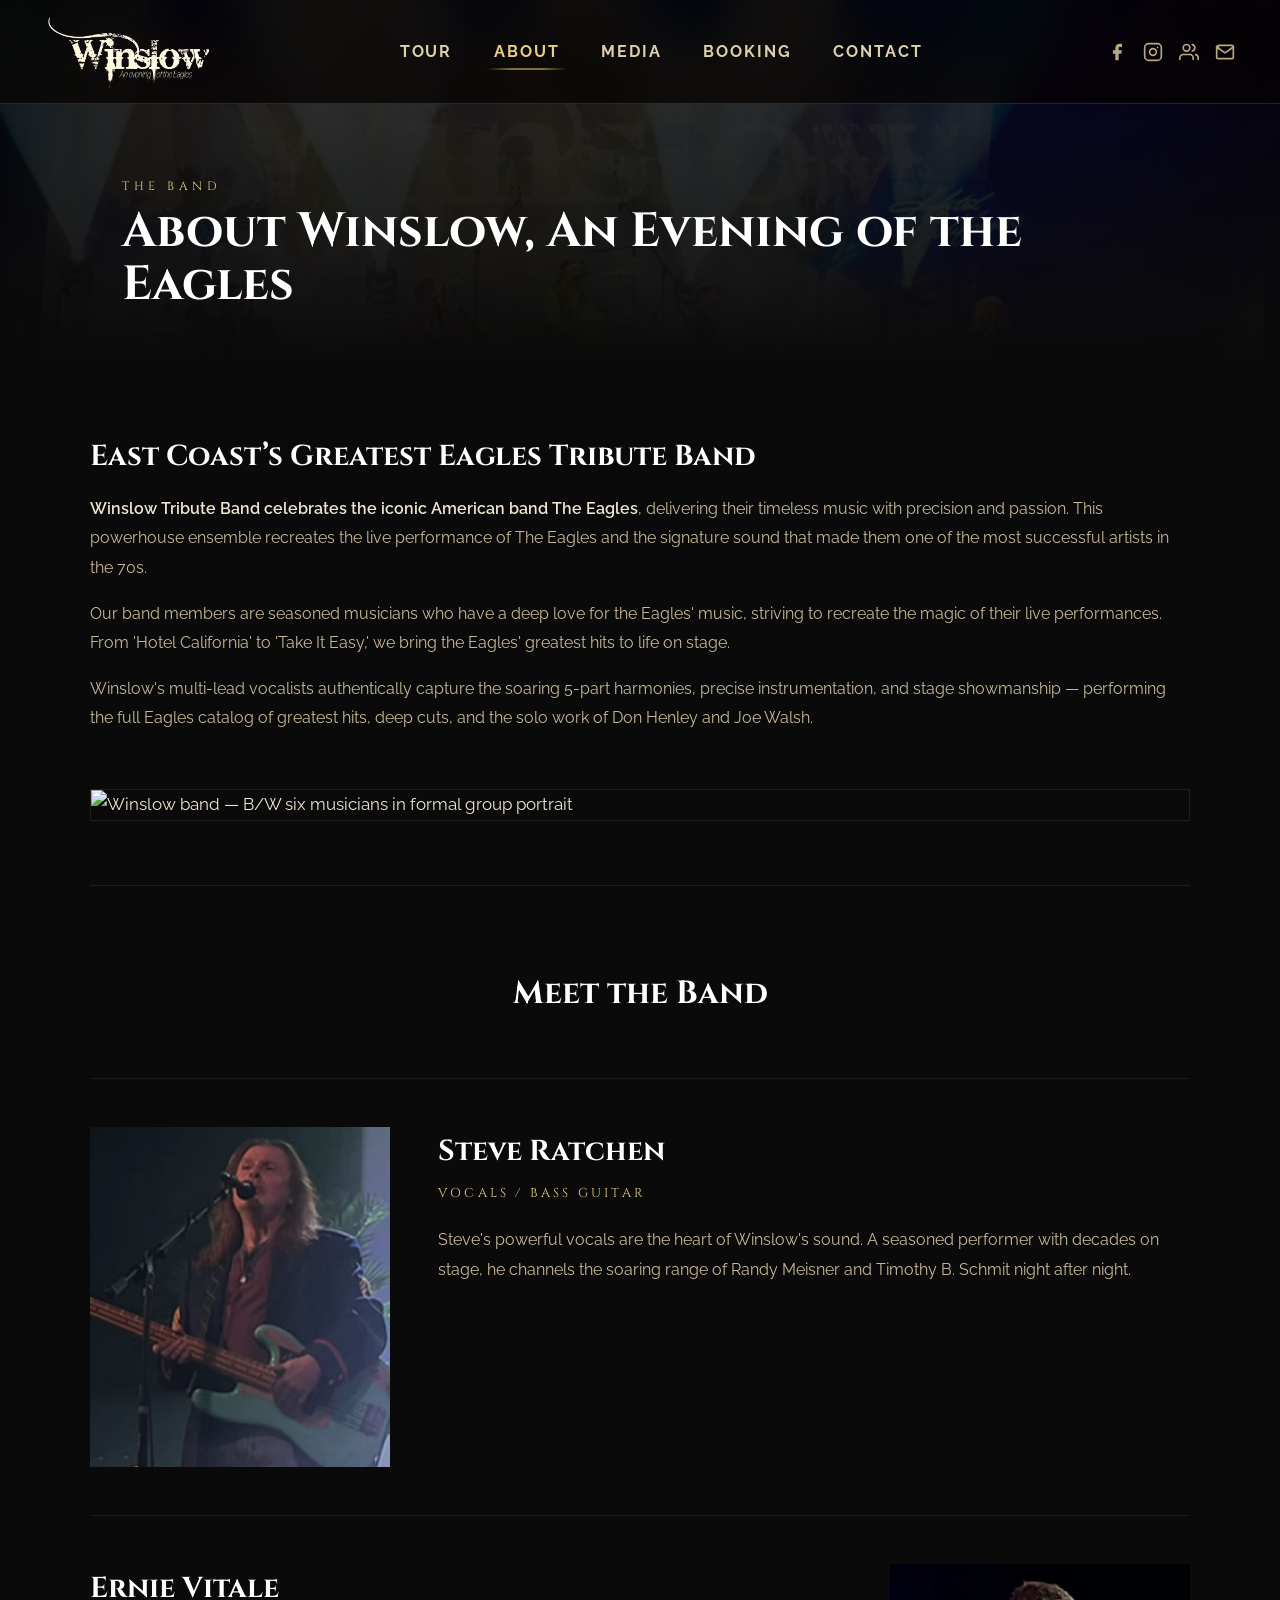
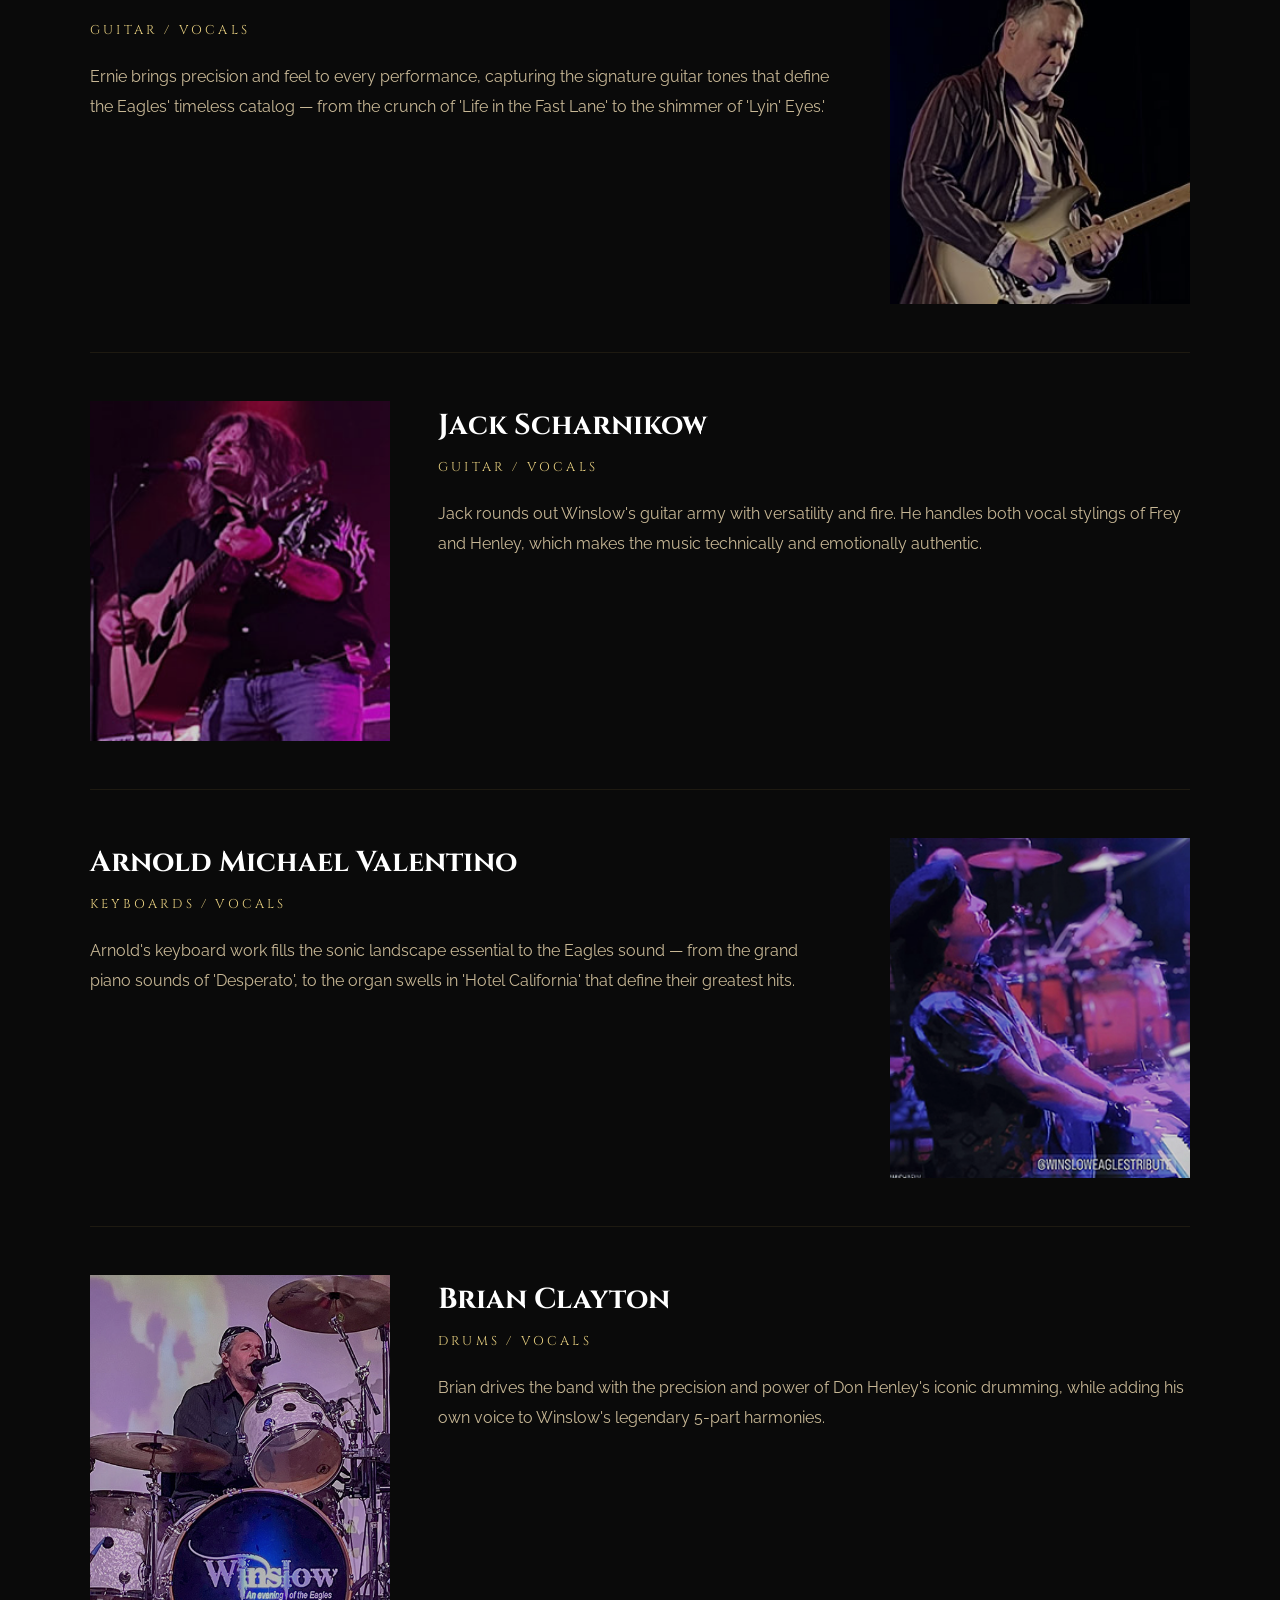
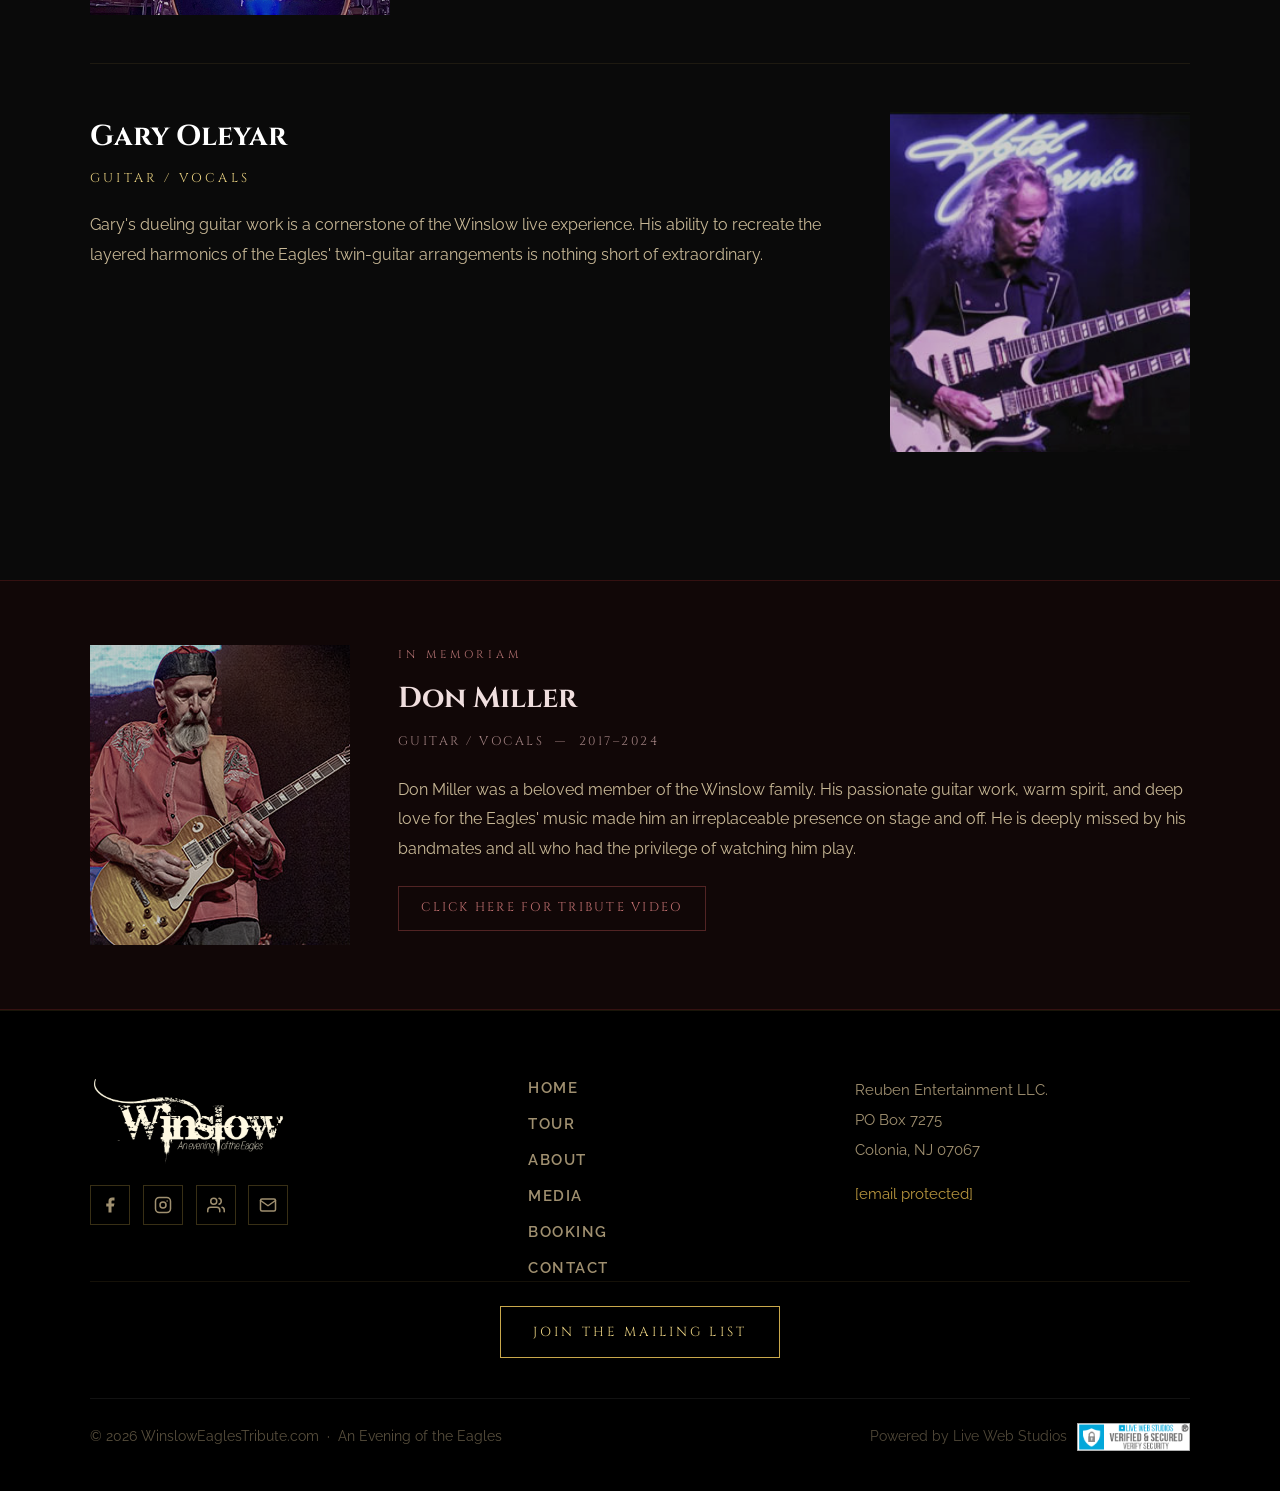
==== about.html @ 36398a08 "Update about.html" ====
<!DOCTYPE html>
<html lang="en">
<head>
<meta charset="UTF-8">
<link rel="icon" href="images/favicon.jpg" type="image/jpeg"><meta name="viewport" content="width=device-width,initial-scale=1.0">

<!-- Google Analytics GA4 -->
<script async src="https://www.googletagmanager.com/gtag/js?id=G-CM5VY9Q4PZ"></script>
<script>
  window.dataLayer = window.dataLayer || [];
  function gtag(){dataLayer.push(arguments);}
  gtag('js', new Date());
  gtag('config', 'G-CM5VY9Q4PZ');
</script>
<title>About | Winslow – An Evening of the Eagles</title>
<meta name="description" content="Meet the musicians of Winslow – An Evening of the Eagles, the East Coast's greatest Eagles tribute band.">
<meta property="og:title" content="About | Winslow – An Evening of the Eagles">
<meta property="og:description" content="Meet the musicians of Winslow – An Evening of the Eagles, the East Coast's greatest Eagles tribute band.">
<meta property="og:type" content="website">
<meta property="og:url" content="https://winsloweaglestribute.com/about.html">
<link rel="canonical" href="https://winsloweaglestribute.com/about.html">
<link rel="preconnect" href="https://fonts.googleapis.com">
<link rel="preconnect" href="https://fonts.gstatic.com" crossorigin>
<link href="https://fonts.googleapis.com/css2?family=Cinzel:wght@400;600;700&family=Raleway:wght@300;400;500;600;700&display=swap" rel="stylesheet">
<link rel="stylesheet" href="css/style.css">
</head>
<body>
<nav class="nav" id="mainNav" aria-label="Main navigation">
  <div class="nav-logo"><a href="index.html"><img src="images/logo.png" alt="Winslow – An Evening of the Eagles" width="180" height="76"></a></div>
  <div class="nav-links"><a href="tour.html">Tour</a><a href="about.html" class="active">About</a><a href="media.html">Media</a><a href="booking.html">Booking</a><a href="contact.html">Contact</a></div>
  <div class="nav-social">
    <a href="https://www.facebook.com/WinslowEaglestribute" target="_blank" rel="noopener" aria-label="Facebook"><svg viewBox="0 0 24 24" fill="currentColor"><path d="M18 2h-3a5 5 0 0 0-5 5v3H7v4h3v8h4v-8h3l1-4h-4V7a1 1 0 0 1 1-1h3z"/></svg></a>
    <a href="https://www.instagram.com/winsloweaglestribute/" target="_blank" rel="noopener" aria-label="Instagram"><svg viewBox="0 0 24 24" fill="none" stroke="currentColor" stroke-width="2" stroke-linecap="round" stroke-linejoin="round"><rect x="2" y="2" width="20" height="20" rx="5" ry="5"/><circle cx="12" cy="12" r="4"/><circle cx="17.5" cy="6.5" r="1" fill="currentColor" stroke="none"/></svg></a>
    <a href="https://www.facebook.com/FansofWinslow" target="_blank" rel="noopener" aria-label="Fans of Winslow"><svg viewBox="0 0 24 24" fill="none" stroke="currentColor" stroke-width="2" stroke-linecap="round" stroke-linejoin="round"><path d="M17 21v-2a4 4 0 0 0-4-4H5a4 4 0 0 0-4 4v2"/><circle cx="9" cy="7" r="4"/><path d="M23 21v-2a4 4 0 0 0-3-3.87"/><path d="M16 3.13a4 4 0 0 1 0 7.75"/></svg></a>
    <a href="/contact.html" aria-label="Email"><svg viewBox="0 0 24 24" fill="none" stroke="currentColor" stroke-width="2" stroke-linecap="round" stroke-linejoin="round"><path d="M4 4h16c1.1 0 2 .9 2 2v12c0 1.1-.9 2-2 2H4c-1.1 0-2-.9-2-2V6c0-1.1.9-2 2 2z"/><polyline points="22,6 12,13 2,6"/></svg></a>
  </div>
  <button class="nav-toggle" id="navToggle" aria-label="Toggle menu" aria-expanded="false"><span></span><span></span><span></span></button>
</nav>
<div class="page-hero" role="banner">
  <div class="page-hero-bg" style="background-image:url('images/hero/Winslow Bright with Logos Stage.jpeg');background-position:center 25%" role="img" aria-label="Winslow with crow in Lynchburg, VA"></div>
  <div class="page-hero-overlay"></div>
  <div class="page-hero-content"><span class="page-eyebrow">The Band</span><h1 class="page-title">About Winslow, An Evening of the Eagles   </h1></div>
</div>
<main id="main-content">
  <section class="about-section">
    <div class="about-inner">
      <div class="about-intro-block">
        <div class="about-intro-text">
          <h2>East Coast&rsquo;s Greatest Eagles Tribute Band</h2>
          <p><strong>Winslow Tribute Band celebrates the iconic American band The Eagles</strong>, delivering their timeless music with precision and passion. This powerhouse ensemble recreates the live performance of The Eagles and the signature sound that made them one of the most successful artists in the 70s.</p>
          <p>Our band members are seasoned musicians who have a deep love for the Eagles' music, striving to recreate the magic of their live performances. From 'Hotel California' to 'Take It Easy,' we bring the Eagles' greatest hits to life on stage.</p>
          <p>Winslow's multi-lead vocalists authentically capture the soaring 5-part harmonies, precise instrumentation, and stage showmanship — performing the full Eagles catalog of greatest hits, deep cuts, and the solo work of Don Henley and Joe Walsh.</p>
        </div>
        <div class="about-group-photo">
          <img src="images/hero/Winslow-2540RETbw.jpg" alt="Winslow band — B/W six musicians in formal group portrait" loading="lazy">
        </div>
      </div>
      <h2 class="meet-heading">Meet the Band</h2>
      <div id="band-members-container"></div>

    </div>
  </section>
</main>
<div class="memoriam-section" aria-label="In Memoriam — Don Miller">
  <div class="memoriam-inner">
    <div class="memoriam-photo"><img src="images/band/don-miller.jpg" alt="Don Miller — guitar and vocals, 2017–2024" loading="lazy"></div>
    <div>
      <span class="memoriam-label">In Memoriam</span>
      <h2 class="memoriam-name">Don Miller</h2>
      <p class="memoriam-role">Guitar / Vocals &nbsp;&mdash;&nbsp; 2017&ndash;2024</p>
      <p class="memoriam-text">Don Miller was a beloved member of the Winslow family. His passionate guitar work, warm spirit, and deep love for the Eagles' music made him an irreplaceable presence on stage and off. He is deeply missed by his bandmates and all who had the privilege of watching him play.</p>
      <p style="margin-top:1.4rem"><a href="https://vimeo.com/1135767157" target="_blank" rel="noopener" style="font-family:'Cinzel',serif;font-size:.78rem;letter-spacing:.18em;text-transform:uppercase;color:#c07070;border:1px solid rgba(180,80,80,.4);padding:.65rem 1.4rem;display:inline-block;transition:color .2s,border-color .2s">Click Here For Tribute Video</a></p>
    </div>
  </div>
</div>
<footer>
  <div class="footer-inner">
    <div>
      <div class="footer-logo"><img src="images/logo.png" alt="Winslow – An Evening of the Eagles" width="200" loading="lazy"></div>
      <div class="footer-social">
        <a href="https://www.facebook.com/WinslowEaglestribute" target="_blank" rel="noopener" aria-label="Facebook"><svg viewBox="0 0 24 24" fill="currentColor"><path d="M18 2h-3a5 5 0 0 0-5 5v3H7v4h3v8h4v-8h3l1-4h-4V7a1 1 0 0 1 1-1h3z"/></svg></a>
        <a href="https://www.instagram.com/winsloweaglestribute/" target="_blank" rel="noopener" aria-label="Instagram"><svg viewBox="0 0 24 24" fill="none" stroke="currentColor" stroke-width="2" stroke-linecap="round" stroke-linejoin="round"><rect x="2" y="2" width="20" height="20" rx="5" ry="5"/><circle cx="12" cy="12" r="4"/><circle cx="17.5" cy="6.5" r="1" fill="currentColor" stroke="none"/></svg></a>
        <a href="https://www.facebook.com/FansofWinslow" target="_blank" rel="noopener" aria-label="Fans of Winslow"><svg viewBox="0 0 24 24" fill="none" stroke="currentColor" stroke-width="2" stroke-linecap="round" stroke-linejoin="round"><path d="M17 21v-2a4 4 0 0 0-4-4H5a4 4 0 0 0-4 4v2"/><circle cx="9" cy="7" r="4"/><path d="M23 21v-2a4 4 0 0 0-3-3.87"/><path d="M16 3.13a4 4 0 0 1 0 7.75"/></svg></a>
        <a href="/cdn-cgi/l/email-protection#bddfd2d2d6d4d3dafdcad4d3ced1d2cad8dcdad1d8cec9cfd4dfc8c9d893ded2d0" aria-label="Email"><svg viewBox="0 0 24 24" fill="none" stroke="currentColor" stroke-width="2" stroke-linecap="round" stroke-linejoin="round"><path d="M4 4h16c1.1 0 2 .9 2 2v12c0 1.1-.9 2-2 2H4c-1.1 0-2-.9-2-2V6c0-1.1.9-2 2-2z"/><polyline points="22,6 12,13 2,6"/></svg></a>
      </div>
    </div>
    <nav class="footer-nav" aria-label="Footer navigation">
      <a href="index.html">Home</a><a href="tour.html">Tour</a><a href="about.html">About</a>
      <a href="media.html">Media</a><a href="booking.html">Booking</a><a href="contact.html">Contact</a>
    </nav>
    <div class="footer-contact">
      <p>Reuben Entertainment LLC.<br>PO Box 7275<br>Colonia, NJ 07067</p>
      <p style="margin-top:.8rem"><a href="/cdn-cgi/l/email-protection#593b36363230373e192e30372a35362e3c383e353c2a2d2b303b2c2d3c773a3634"><span class="__cf_email__" data-cfemail="ef8d808084868188af9886819c8380988a8e88838a9c9b9d868d9a9b8ac18c8082">[email&#160;protected]</span></a></p>
    </div>
  </div>
  <div class="footer-mailing">
    <a href="/mailinglist/" class="footer-mailing-link">Join the Mailing List</a>
  </div>
  <div class="footer-bottom">
    <span>&copy; 2026 WinslowEaglesTribute.com &nbsp;&middot;&nbsp; An Evening of the Eagles</span>
    <span class="footer-poweredby"><a href="https://livewebstudios.com" target="_blank" rel="noopener">Powered by Live Web Studios</a><a href="https://livewebstudios.com" target="_blank" rel="noopener" aria-label="Verified Secured"><img src="images/verifiedsecured.png" alt="Verified Secured" loading="lazy"></a></span>
  </div>
</footer>
<script data-cfasync="false" src="/cdn-cgi/scripts/5c5dd728/cloudflare-static/email-decode.min.js"></script><script src="js/shows.js"></script><script src="jsmain/main.js"></script>
<style>
  .about-section{padding:5rem 2rem;background:var(--black)}
  .about-inner{max-width:1100px;margin:0 auto}
  .about-intro-block{display:flex;flex-direction:column;gap:2.5rem;margin-bottom:5rem;padding-bottom:4rem;border-bottom:1px solid rgba(201,168,76,.12)}
  .about-group-photo img{width:100%;height:auto;object-fit:cover;object-position:center;display:block;border:1px solid rgba(201,168,76,.12)}
  .about-intro-text h2{font-family:'Cinzel',serif;font-size:1.8rem;font-weight:700;color:#fff;margin-bottom:1.2rem;line-height:1.2}
  .about-intro-text p{color:var(--text-mid);line-height:1.85;margin-bottom:1rem;font-size:1rem}
  .about-intro-text strong{color:var(--text);font-weight:600}
  
  .meet-heading{font-family:'Cinzel',serif;font-size:2rem;font-weight:700;color:#fff;text-align:center;margin-bottom:3.5rem}
  .member-row{display:grid;grid-template-columns:300px 1fr;gap:3rem;align-items:start;padding:3rem 0;border-top:1px solid rgba(201,168,76,.1)}
  .member-row:nth-child(even){grid-template-columns:1fr 300px}
  .member-photo{position:relative;overflow:hidden}
  .member-photo::before{content:'';position:absolute;top:0;left:0;right:0;height:4px;background:linear-gradient(90deg,transparent 0%,var(--gold-bright) 30%,var(--gold-bright) 70%,transparent 100%);opacity:0;transition:opacity .3s;z-index:2}
  .member-photo::after{content:'';position:absolute;top:0;left:-10%;right:-10%;height:220px;background:radial-gradient(ellipse 80% 100% at 50% 0%,rgba(240,216,96,.22) 0%,rgba(201,168,76,.08) 40%,transparent 100%);opacity:0;transition:opacity .4s;pointer-events:none;z-index:1}
  .member-photo img{width:100%;height:340px;object-fit:cover;object-position:center top;filter:brightness(.82) saturate(.85);transition:filter .4s,transform .4s}
  .member-photo:hover img{filter:brightness(1) saturate(1.05);transform:scale(1.02)}
  .member-photo:hover::before,.member-photo:hover::after{opacity:1}
  .member-bio{display:flex;flex-direction:column;justify-content:center}
  .member-name{font-family:'Cinzel',serif;font-size:1.8rem;font-weight:700;color:#fff;margin-bottom:.4rem}
  .member-role{font-family:'Cinzel',serif;font-size:.8rem;letter-spacing:.25em;color:var(--gold-light);text-transform:uppercase;margin-bottom:1.2rem}
  .member-text{color:var(--text-mid);line-height:1.85;font-size:1rem}

  @media (max-width: 860px) {
    .member-row{display:grid;grid-template-columns:1fr;gap:1.75rem;padding:2rem 0;border-top:1px solid rgba(201,168,76,.1)}
    .member-row:nth-child(even){grid-template-columns:1fr}
    .member-row:nth-child(even) .member-photo{order:-1}
    .member-row:nth-child(even) .member-bio{order:0}
    .member-photo{max-width:100%;margin:0 auto}
    .member-photo img{width:100%;height:auto;object-fit:cover;object-position:center}
    .member-bio{justify-content:flex-start;text-align:center}
    .member-name,.member-role,.member-text{text-align:center}
    .about-intro-block{gap:2rem}
    .about-group-photo img{max-width:100%;margin:0 auto}
  }

  .memoriam-section{background:rgba(20,6,6,.7);border-top:1px solid rgba(160,50,50,.25);border-bottom:1px solid rgba(160,50,50,.25);padding:4rem 2rem}
  .memoriam-inner{max-width:1100px;margin:0 auto;display:grid;grid-template-columns:260px 1fr;gap:3rem;align-items:start}
  .memoriam-photo img{width:100%;height:300px;object-fit:cover;filter:grayscale(50%) brightness(.8)}
  .memoriam-label{font-family:'Cinzel',serif;font-size:.7rem;letter-spacing:.35em;color:#b07070;text-transform:uppercase;display:block;margin-bottom:.6rem}
  .memoriam-name{font-family:'Cinzel',serif;font-size:1.8rem;font-weight:700;color:#f0dede;margin-bottom:.4rem}
  .memoriam-role{font-family:'Cinzel',serif;font-size:.78rem;letter-spacing:.2em;color:#a08080;text-transform:uppercase;margin-bottom:1.4rem}
  .memoriam-text{color:var(--text-mid);line-height:1.85;font-size:1rem}

  @media (max-width: 860px) {
    .memoriam-inner{grid-template-columns:1fr;align-items:center}
    .memoriam-photo{max-width:520px;margin:0 auto}
    .memoriam-label,.memoriam-name,.memoriam-role,.memoriam-text{text-align:center}
  }
</style>
<script src="js/band-renderer.js"></script>
</body>
</html>
---- css/style.css ----
/* ============================================================
   Winslow – An Evening of the Eagles
   style.css  |  Live Web Studios  |  2026
   ============================================================ */

/* ── Reset & Root ── */
*, *::before, *::after { box-sizing: border-box; margin: 0; padding: 0; }

:root {
  --gold:        #c9a84c;
  --gold-light:  #e8d080;
  --gold-bright: #f0d860;
  --gold-dim:    #b8963e;
  --gold-dark:   #9a7a30;
  --black:       #0a0a0a;
  --dark:        #111111;
  --text:        #f0e6d0;
  --text-mid:    #c8b896;
  --text-muted:  #a89878;
  --card-bg:     rgba(18, 10, 4, 0.94);
  --nav-h:       104px;
}

html  { scroll-behavior: smooth; overflow-x: hidden; }
body  { background: var(--black); color: var(--text); font-family: 'Raleway', sans-serif; font-size: 17px; font-weight: 400; line-height: 1.75; overflow-x: hidden; }
img   { display: block; max-width: 100%; }
a     { color: inherit; text-decoration: none; }


/* ============================================================
   NAVIGATION
   ============================================================ */
.nav {
  position: fixed; top: 0; left: 0; right: 0; z-index: 100;
  display: flex; align-items: center; justify-content: space-between;
  padding: 0 2.8rem;
  height: var(--nav-h);
  background: rgba(6, 4, 2, 0.74);
  backdrop-filter: blur(14px);
  -webkit-backdrop-filter: blur(14px);
  border-bottom: 1px solid rgba(201, 168, 76, 0.2);
  transition: background .3s;
}
.nav.scrolled { background: rgba(6, 4, 2, 0.95); }

.nav-logo img { height: 76px; width: auto; }

/* Sans-serif nav links with spotlight hover */
.nav-links { display: flex; align-items: center; gap: 2.4rem; }
.nav-links a {
  font-family: 'Raleway', sans-serif;
  font-size: 1rem; letter-spacing: .12em;
  color: #ddd0ac; font-weight: 700;
  text-transform: uppercase;
  position: relative; padding: .25rem .1rem;
  transition: color .2s;
}
/* Gold bar at bottom */
.nav-links a::before {
  content: ''; position: absolute; bottom: 0; left: -8%; right: -8%; height: 2px;
  background: linear-gradient(90deg, transparent 0%, var(--gold-bright) 30%, var(--gold-bright) 70%, transparent 100%);
  opacity: 0; transition: opacity .25s ease;
}
/* Upward radial bloom */
.nav-links a::after {
  content: ''; position: absolute; bottom: 0; left: -20%; right: -20%; height: 60px;
  background: radial-gradient(ellipse 80% 100% at 50% 100%, rgba(240,216,96,.18) 0%, rgba(201,168,76,.07) 50%, transparent 100%);
  opacity: 0; transition: opacity .28s ease; pointer-events: none;
}
.nav-links a:hover          { color: #f5e270; }
.nav-links a:hover::before,
.nav-links a:hover::after   { opacity: 1; }
.nav-links a.active         { color: var(--gold-light); }
.nav-links a.active::before { opacity: .5; }

.nav-social { display: flex; align-items: center; gap: 1rem; }
.nav-social a { color: #b8a882; transition: color .2s; display: flex; }
.nav-social a:hover { color: var(--gold-light); }
.nav-social svg { width: 20px; height: 20px; }

/* ── MOBILE HAMBURGER TOGGLE ── */
.nav-toggle { display: none; background: transparent; border: 0; outline: none; width: 44px; height: 44px; padding: 0; margin-left: .6rem; cursor: pointer; -webkit-appearance: none; appearance: none; box-sizing: border-box; }
.nav-toggle span { display: block !important; width: 28px; height: 3px; margin: 5px auto; background: #e8d080; border-radius: 2px; transition: transform .25s ease, opacity .2s ease; transform-origin: center; }
.nav-toggle.open span:nth-child(1) { transform: translateY(8px) rotate(45deg); }
.nav-toggle.open span:nth-child(2) { opacity: 0; }
.nav-toggle.open span:nth-child(3) { transform: translateY(-8px) rotate(-45deg); }


/* ============================================================
   BUTTONS
   ============================================================ */
.btn-primary {
  font-family: 'Cinzel', serif; font-size: .84rem; letter-spacing: .2em;
  padding: .95rem 2.6rem; background: var(--gold); color: #000;
  border: none; cursor: pointer; text-transform: uppercase;
  display: inline-block; font-weight: 700;
  transition: background .2s, transform .15s, box-shadow .2s;
}
.btn-primary:hover { background: var(--gold-light); transform: translateY(-2px); box-shadow: 0 8px 24px rgba(201,168,76,.3); }

.btn-outline {
  font-family: 'Cinzel', serif; font-size: .84rem; letter-spacing: .2em;
  padding: .95rem 2.6rem; background: transparent; color: #e0d0b0;
  border: 1px solid rgba(201,168,76,.55); cursor: pointer;
  text-transform: uppercase; display: inline-block;
  transition: border-color .2s, color .2s, transform .15s;
}
.btn-outline:hover { border-color: var(--gold-light); color: var(--gold-light); transform: translateY(-2px); }

.btn-primary:active,
.btn-outline:active,
.show-btn:active,
.footer-mailing-link:active {
  transform: translateY(0) scale(0.98);
}

.btn-primary:focus-visible,
.btn-outline:focus-visible,
.show-btn:focus-visible,
.nav-links a:focus-visible,
.footer-mailing-link:focus-visible,
.lb-x:focus-visible,
.lb-p:focus-visible,
.lb-n:focus-visible {
  outline: 3px solid rgba(240,216,96,.45);
  outline-offset: 4px;
}

@media (prefers-reduced-motion: reduce) {
  *, *::before, *::after {
    transition-duration: 0.01ms !important;
    animation-duration: 0.01ms !important;
    scroll-behavior: auto !important;
  }
}


/* ============================================================
   PAGE HERO (inner pages)
   ============================================================ */
.page-hero {
  position: relative; height: 360px;
  display: flex; align-items: flex-end; justify-content: flex-start;
  overflow: hidden; padding-bottom: 3rem;
}
.page-hero-bg {
  position: absolute; inset: 0;
  background-size: cover; background-position: center 35%;
  filter: brightness(.42);
}
.page-hero-overlay {
  position: absolute; inset: 0;
  background: linear-gradient(to bottom, rgba(0,0,0,.4) 0%, rgba(10,10,10,.8) 70%, var(--black) 100%);
}
.page-hero-content { position: relative; max-width: 1100px; width: 100%; margin: 0 auto; padding: 0 2rem; }
.page-eyebrow { font-family: 'Cinzel', serif; font-size: .75rem; letter-spacing: .38em; color: var(--gold-light); text-transform: uppercase; display: block; margin-bottom: .6rem; }
.page-title   { font-family: 'Cinzel', serif; font-size: 3rem; font-weight: 700; color: #fff; line-height: 1.1; }


/* ============================================================
   SECTION LABELS
   ============================================================ */
.section-eyebrow { font-family: 'Cinzel', serif; font-size: .78rem; letter-spacing: .38em; color: var(--gold-light); text-transform: uppercase; display: block; margin-bottom: .75rem; }
.section-title   { font-family: 'Cinzel', serif; font-size: 2.1rem; font-weight: 700; color: #fff; line-height: 1.2; }


/* ============================================================
   SHOW CARDS  (Home + Tour)
   ============================================================ */
.show-card {
  background: var(--card-bg);
  border: 1px solid rgba(201,168,76,.2);
  border-top: 2px solid rgba(201,168,76,.12);
  padding: 2rem; position: relative; overflow: hidden;
  transition: border-color .3s, border-top-color .3s, box-shadow .35s, transform .25s, background .3s;
}
/* Gold top bar */
.show-card::before {
  content: ''; position: absolute; top: 0; left: 0; right: 0; height: 3px;
  background: linear-gradient(90deg, transparent 0%, var(--gold-bright) 30%, var(--gold-bright) 70%, transparent 100%);
  opacity: 0; transition: opacity .3s;
}
/* Downward bloom */
.show-card::after {
  content: ''; position: absolute; top: 0; left: -10%; right: -10%; height: 160px;
  background: radial-gradient(ellipse 80% 100% at 50% 0%, rgba(240,216,96,.13) 0%, rgba(201,168,76,.06) 45%, transparent 100%);
  opacity: 0; transition: opacity .35s; pointer-events: none;
}
.show-card:hover {
  border-color: rgba(201,168,76,.55);
  border-top-color: rgba(240,216,96,.8);
  transform: translateY(-4px);
  background: rgba(28,16,6,.97);
  box-shadow: 0 16px 40px rgba(0,0,0,.6), 0 -4px 20px rgba(201,168,76,.12), 0 4px 24px rgba(201,168,76,.1);
}
.show-card:hover::before,
.show-card:hover::after { opacity: 1; }

.show-date  { font-family: 'Cinzel', serif; font-size: .95rem; letter-spacing: .12em; color: var(--gold-light); margin-bottom: .55rem; }
.show-venue { font-family: 'Cinzel', serif; font-size: 1.3rem; font-weight: 700; color: #fff; margin-bottom: .45rem; line-height: 1.25; }
.show-addr  { font-size: .95rem; color: var(--text-mid); line-height: 1.6; margin-bottom: .45rem; }
.show-time  { font-size: .88rem; color: var(--text-muted); letter-spacing: .05em; margin-bottom: 1.4rem; }
.show-btn {
  display: inline-block; font-family: 'Cinzel', serif; font-size: .78rem;
  letter-spacing: .2em; text-transform: uppercase; padding: .65rem 1.6rem;
  border: 1px solid rgba(201,168,76,.5); color: var(--gold-light);
  transition: background .22s, color .22s, border-color .22s, box-shadow .22s;
}
.show-btn:hover { background: var(--gold); color: #000; border-color: var(--gold); box-shadow: 0 0 14px rgba(201,168,76,.35); }


/* ============================================================
   VIDEO CARDS  (Media + Booking/EPK)
   ============================================================ */
.video-card {
  background: rgba(18,10,4,.85);
  border: 1px solid rgba(201,168,76,.18);
  border-top: 2px solid rgba(201,168,76,.12);
  overflow: hidden; position: relative;
  transition: border-color .3s, box-shadow .35s, transform .25s;
}
.video-card::before {
  content: ''; position: absolute; top: 0; left: 0; right: 0; height: 3px; z-index: 1;
  background: linear-gradient(90deg, transparent 0%, var(--gold-bright) 30%, var(--gold-bright) 70%, transparent 100%);
  opacity: 0; transition: opacity .3s;
}
.video-card:hover { border-color: rgba(201,168,76,.55); border-top-color: rgba(240,216,96,.8); transform: translateY(-4px); box-shadow: 0 16px 40px rgba(0,0,0,.6), 0 -4px 20px rgba(201,168,76,.1); }
.video-card:hover::before { opacity: 1; }
.video-embed { position: relative; padding-bottom: 56.25%; height: 0; overflow: hidden; }
.video-embed iframe { position: absolute; top: 0; left: 0; width: 100%; height: 100%; border: none; }
.video-info  { padding: 1.4rem 1.6rem 1.8rem; }
.video-label { font-family: 'Cinzel', serif; font-size: .75rem; letter-spacing: .28em; color: var(--gold-light); text-transform: uppercase; display: block; margin-bottom: .5rem; }
.video-title { font-family: 'Cinzel', serif; font-size: 1.2rem; font-weight: 600; color: #fff; }


/* ============================================================
   LIGHTBOX
   ============================================================ */
.lb {
  position: fixed; inset: 0; z-index: 999;
  display: flex; align-items: center; justify-content: center; flex-direction: column;
  background: rgba(0,0,0,.93);
  opacity: 0; visibility: hidden; pointer-events: none;
  transition: opacity .28s ease, visibility .28s ease;
}
.lb.open {
  opacity: 1; visibility: visible; pointer-events: auto;
}
.lb-w {
  position: relative; max-width: 92vw; max-height: 82vh; text-align: center;
  transform: scale(0.88) translateY(24px);
  opacity: 0;
  transition: transform .42s cubic-bezier(0.34,1.4,0.64,1), opacity .28s ease;
}
.lb.open .lb-w {
  transform: scale(1) translateY(0);
  opacity: 1;
}
.lb-w img { max-width: 100%; max-height: 80vh; object-fit: contain; display: block; margin: 0 auto; box-shadow: 0 0 60px rgba(0,0,0,.8); }
.lb-c    { font-family: 'Cinzel', serif; font-size: .75rem; letter-spacing: .15em; color: var(--text-muted); margin-top: .8rem; }
.lb-x    { position: fixed; top: 1.5rem; right: 2rem; font-size: 2.2rem; color: rgba(255,255,255,.7); cursor: pointer; background: none; border: none; line-height: 1; transition: color .2s; }
.lb-x:hover { color: #fff; }
.lb-p, .lb-n { position: fixed; top: 50%; transform: translateY(-50%); font-size: 2.6rem; color: rgba(255,255,255,.55); cursor: pointer; background: none; border: none; padding: .5rem 1rem; line-height: 1; transition: color .2s; }
.lb-p { left: .5rem; }
.lb-n { right: .5rem; }
.lb-p:hover, .lb-n:hover { color: var(--gold-light); }


/* ============================================================
   FOOTER
   ============================================================ */
footer { background: #000; padding: 4rem 2rem 2.5rem; border-top: 1px solid rgba(201,168,76,.12); }
.footer-inner { max-width: 1100px; margin: 0 auto; display: grid; grid-template-columns: 1.4fr 1fr 1.2fr; gap: 3rem; align-items: start; }
.footer-logo img { width: 200px; height: auto; margin-bottom: 1.2rem; }
.footer-nav { display: flex; flex-direction: column; gap: .65rem; }
.footer-nav a { font-family: 'Raleway', sans-serif; font-size: .92rem; letter-spacing: .1em; color: #a09070; transition: color .2s; text-transform: uppercase; font-weight: 600; }
.footer-nav a:hover { color: var(--gold-light); }
.footer-contact p { font-size: .95rem; color: #a09070; line-height: 2; }
.footer-contact a { color: var(--gold-dim); transition: color .2s; }
.footer-contact a:hover { color: var(--gold-light); }
.footer-social { display: flex; gap: .8rem; margin-top: 1.3rem; }
.footer-social a { width: 40px; height: 40px; border: 1px solid rgba(201,168,76,.28); display: flex; align-items: center; justify-content: center; color: #a09070; transition: border-color .2s, color .2s, box-shadow .2s; }
.footer-social a:hover { border-color: var(--gold); color: var(--gold-light); box-shadow: 0 0 12px rgba(201,168,76,.25); }
.footer-social svg { width: 18px; height: 18px; }
.footer-bottom { max-width: 1100px; margin: 2.5rem auto 0; padding-top: 1.5rem; border-top: 1px solid rgba(255,255,255,.07); display: flex; justify-content: space-between; align-items: center; font-size: .85rem; color: rgba(160,144,112,.55); flex-wrap: wrap; gap: .5rem; }
.footer-bottom a { color: rgba(160,144,112,.5); transition: color .2s; }
.footer-bottom a:hover { color: var(--gold-dim); }


/* ============================================================
   FORMS  (Contact + Booking)
   ============================================================ */
.fg { margin-bottom: 1.3rem; }
.fg label { font-family: 'Cinzel', serif; font-size: .7rem; letter-spacing: .25em; color: var(--gold-dim); text-transform: uppercase; display: block; margin-bottom: .45rem; }
.fg input,
.fg textarea,
.fg select {
  width: 100%; background: rgba(255,255,255,.04);
  border: 1px solid rgba(201,168,76,.22);
  color: var(--text); font-family: 'Raleway', sans-serif;
  font-size: 1rem; padding: .8rem 1rem; outline: none;
  transition: border-color .2s, background .2s;
  -webkit-appearance: none;
}
.fg input:focus,
.fg textarea:focus,
.fg select:focus { border-color: rgba(201,168,76,.6); background: rgba(255,255,255,.07); }
.fg textarea { resize: vertical; min-height: 130px; }
.fg select option { background: #111; color: var(--text); }
.form-row { display: grid; grid-template-columns: 1fr 1fr; gap: 1.2rem; }
.form-note { font-size: .85rem; color: var(--text-muted); margin-top: 1rem; }
.form-note a { color: var(--gold-dim); }
.form-note a:hover { color: var(--gold-light); }


/* ============================================================
   RESPONSIVE
   ============================================================ */
@media (max-width: 900px) {
  :root { --nav-h: 76px; }
  .nav { padding: 0 1.2rem; }
  .nav-logo { flex: 0 1 auto; min-width: 0; }
  .nav-logo img { height: 54px; width: auto; max-width: 56vw; }
  .nav { padding: 0 1rem; }
  .nav-toggle { display: block; }
  .nav-links {
    display: none;
    position: absolute; top: 100%; left: 0; right: 0;
    flex-direction: column; gap: 0;
    background: rgba(6,4,2,.97);
    backdrop-filter: blur(14px); -webkit-backdrop-filter: blur(14px);
    border-bottom: 1px solid rgba(201,168,76,.25);
    padding: .4rem 0;
  }
  .nav-links.open { display: flex; }
  .nav-links a {
    padding: 1rem 1.4rem;
    border-bottom: 1px solid rgba(201,168,76,.08);
    font-size: .95rem;
  }
  .nav-links a:last-child { border-bottom: 0; }
  .nav-social { gap: .6rem; }
  .nav-social svg { width: 18px; height: 18px; }
  .footer-inner { grid-template-columns: 1fr; gap: 2rem; }
  .page-title { font-size: 2rem; }
  .section-title { font-size: 1.6rem; }
  .form-row { grid-template-columns: 1fr; }
}

@media (max-width: 768px) {
  .photo-strip { height: 130px !important; }
}

/* ── MAILING LIST FOOTER CTA ── */
.footer-mailing{max-width:1100px;margin:0 auto;padding:1.5rem 0 0;text-align:center;border-top:1px solid rgba(201,168,76,.1)}
.footer-mailing-link{display:inline-block;font-family:'Cinzel',serif;font-size:.82rem;letter-spacing:.24em;text-transform:uppercase;color:var(--gold-light);background:transparent;border:1px solid var(--gold);padding:.85rem 2rem;transition:background .25s,color .25s,box-shadow .25s}
.footer-mailing-link:hover{background:var(--gold);color:var(--black);box-shadow:0 0 14px rgba(201,168,76,.35)}

/* ── FOOTER POWERED BY / VERIFIED BADGE ── */
.footer-poweredby{display:inline-flex;align-items:center;gap:.6rem}
.footer-poweredby img{height:28px;width:auto;display:inline-block;vertical-align:middle}
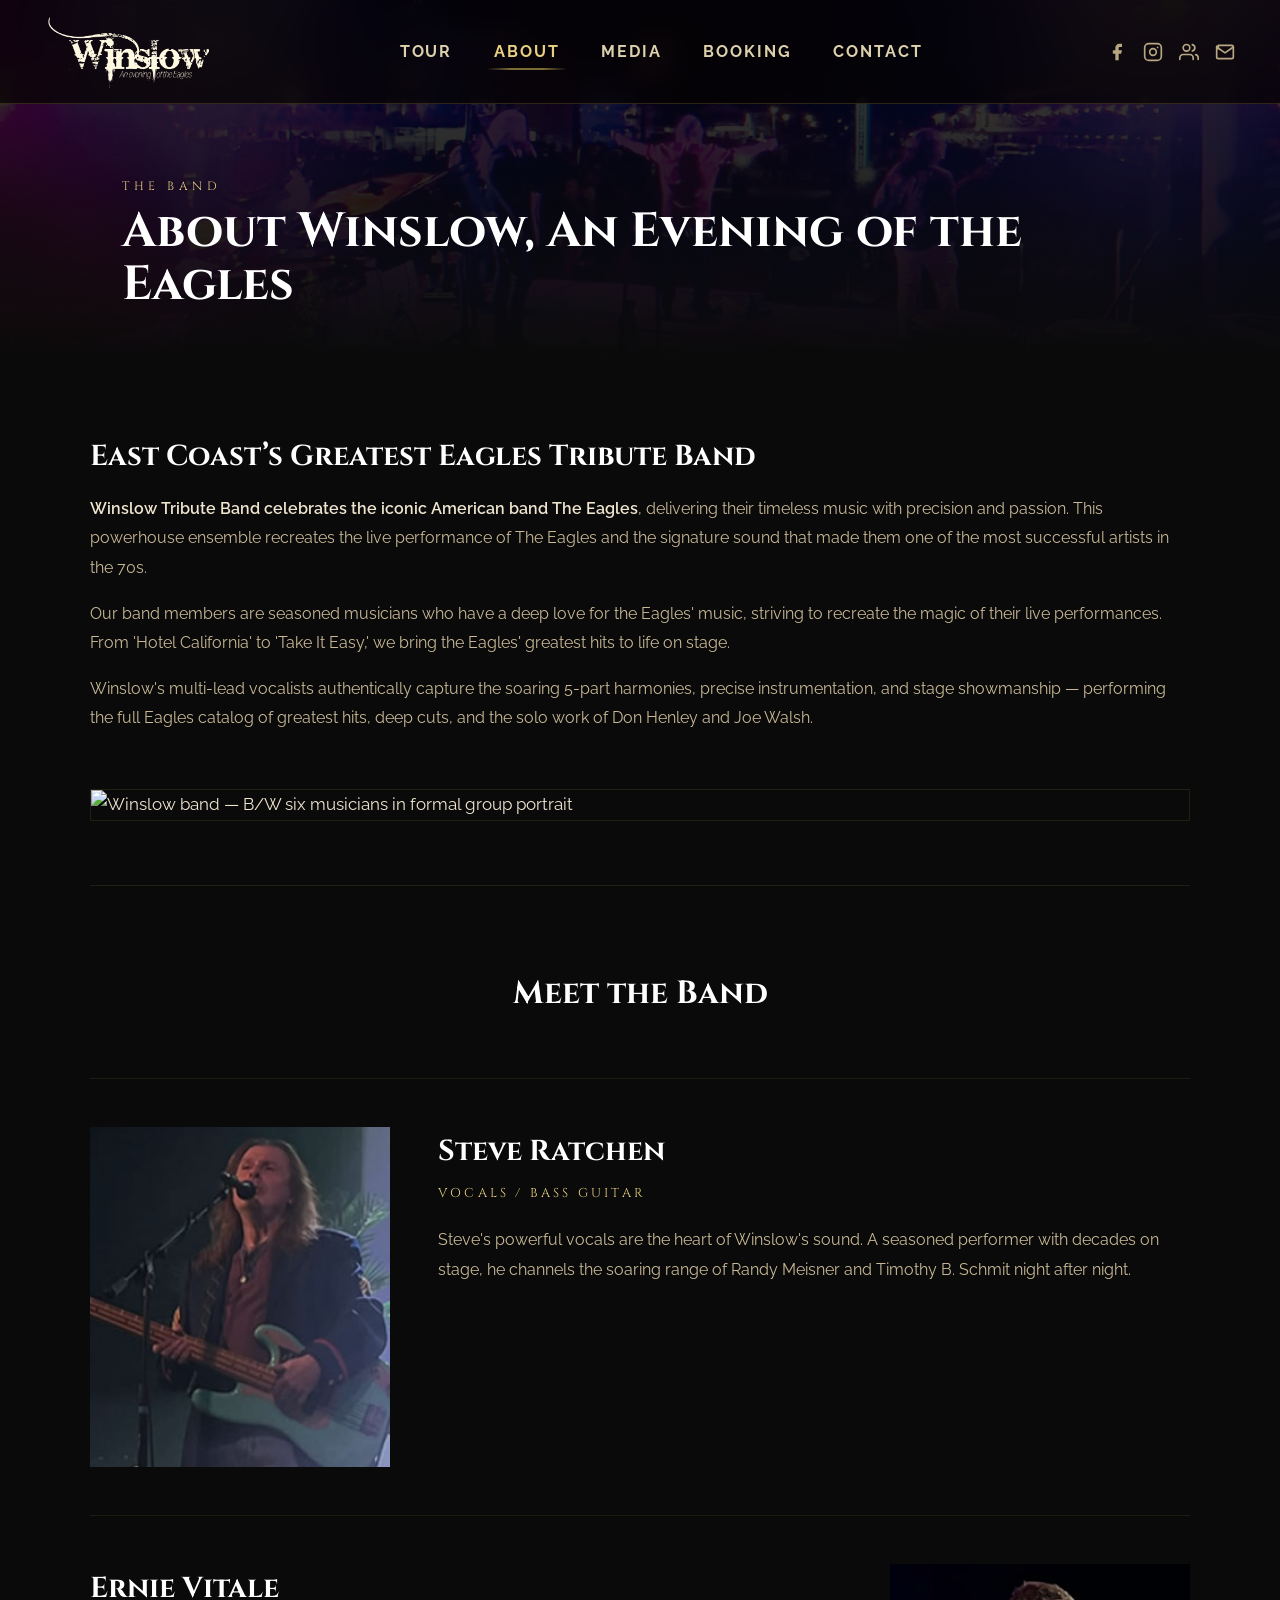
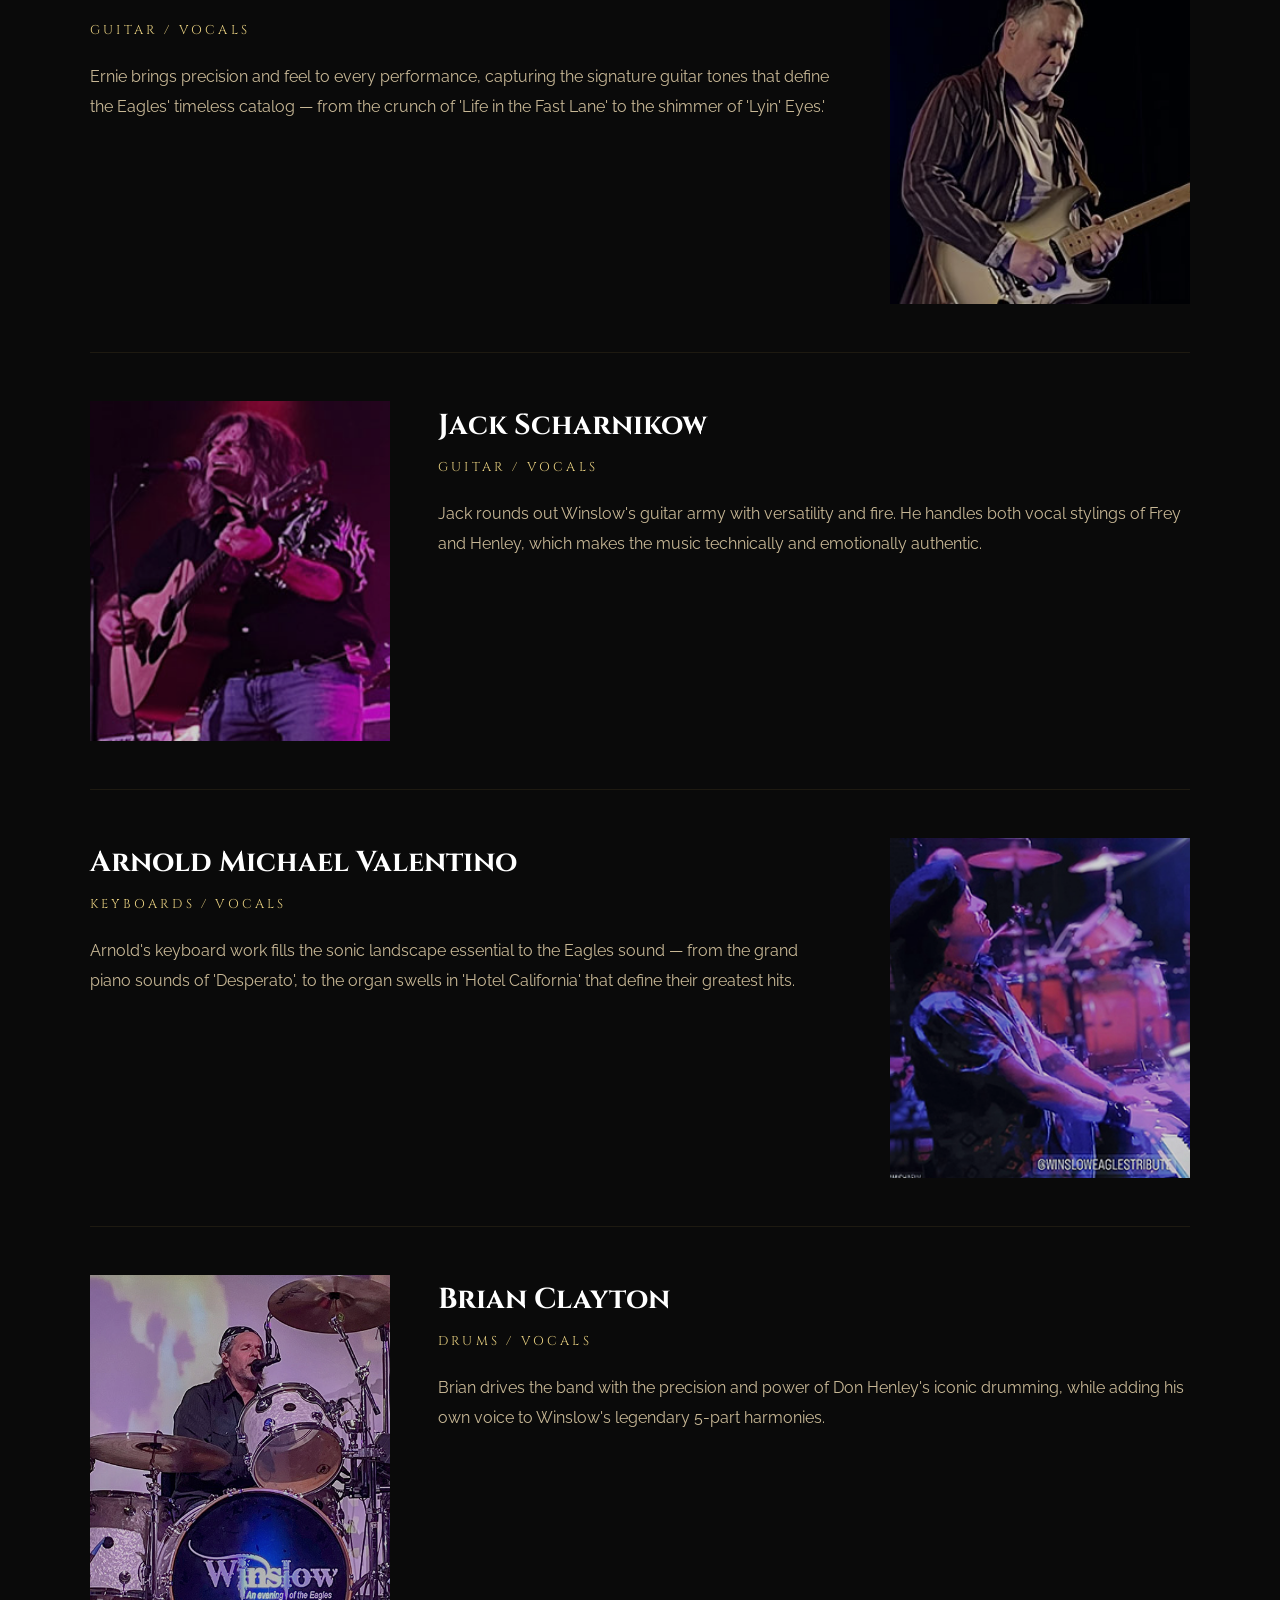
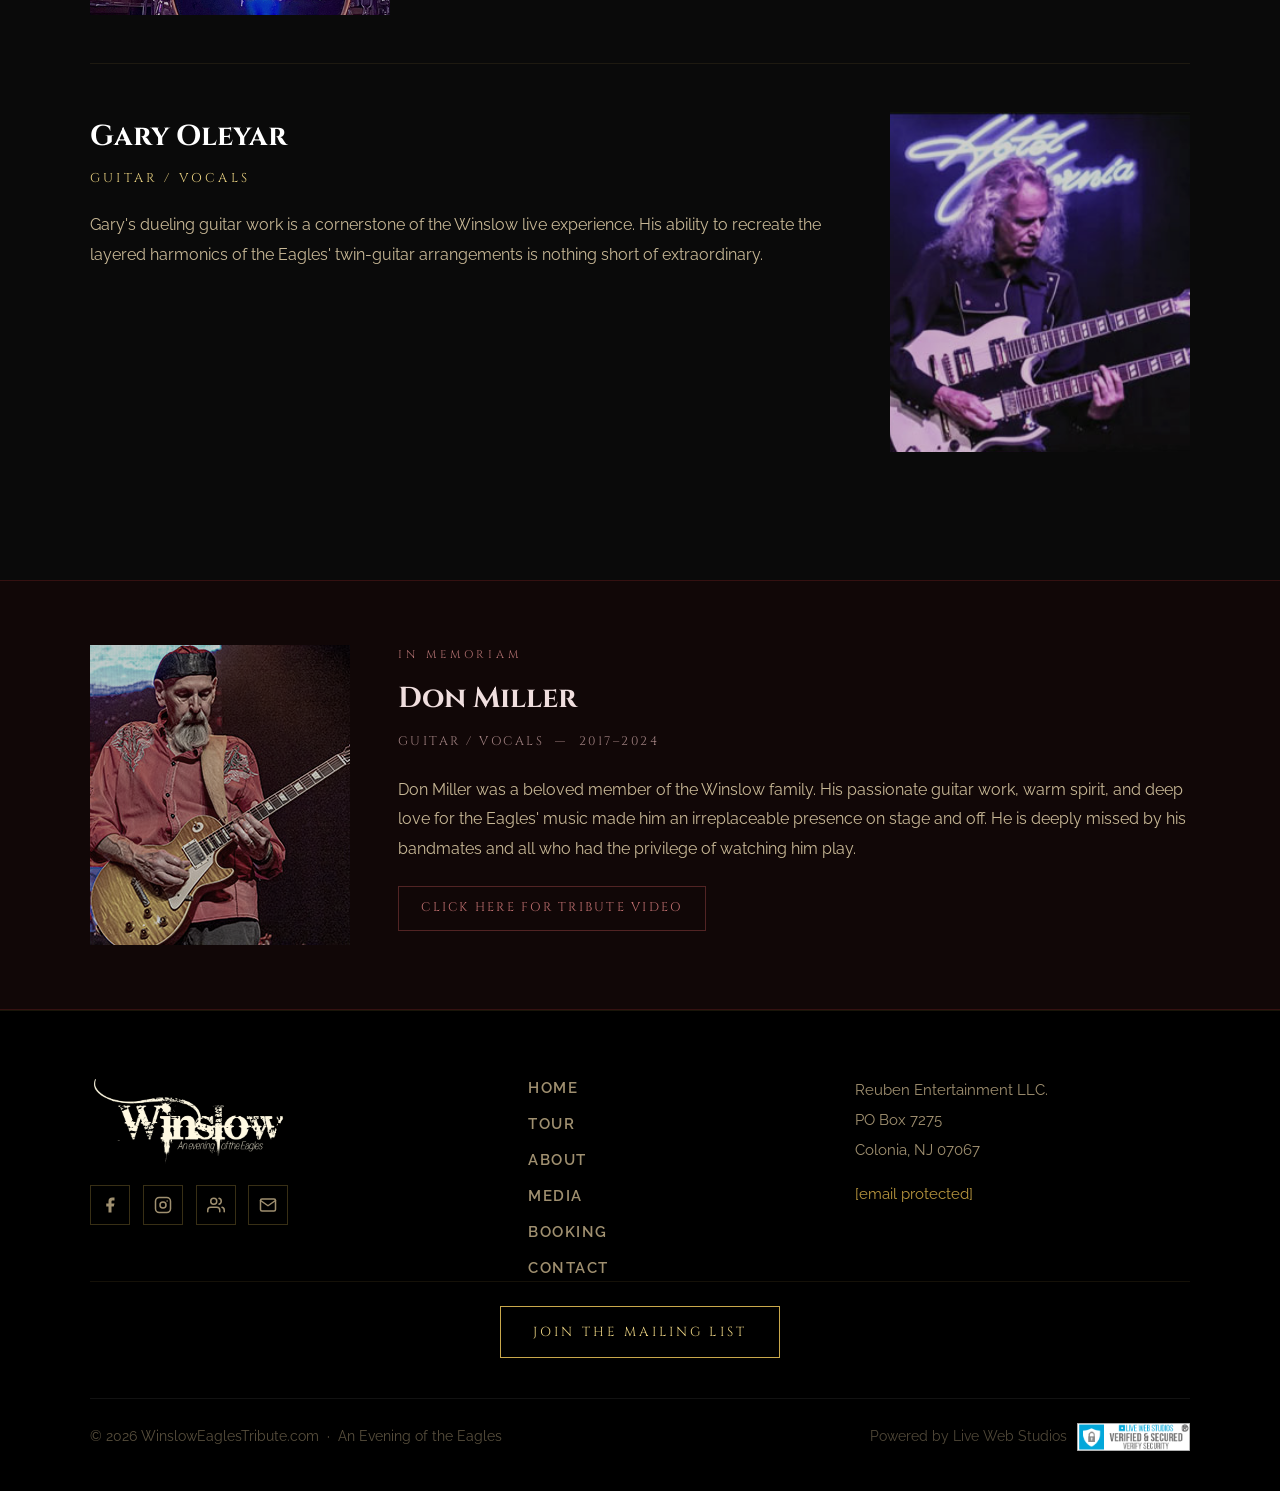
==== commit f1d0595e: "Update about.html" ====
--- a/about.html
+++ b/about.html
@@ -37,7 +37,7 @@
   <button class="nav-toggle" id="navToggle" aria-label="Toggle menu" aria-expanded="false"><span></span><span></span><span></span></button>
 </nav>
 <div class="page-hero" role="banner">
-  <div class="page-hero-bg" style="background-image:url('images/hero/Winslow Bright with Logos Stage.jpeg');background-position:center 25%" role="img" aria-label="Winslow with crow in Lynchburg, VA"></div>
+  <div class="page-hero-bg" style="background-image:url('images/hero/Wildwood-Brighter-.jpg');background-position:center 25%" role="img" aria-label="Winslow with crow in Lynchburg, VA"></div>
   <div class="page-hero-overlay"></div>
   <div class="page-hero-content"><span class="page-eyebrow">The Band</span><h1 class="page-title">About Winslow, An Evening of the Eagles   </h1></div>
 </div>
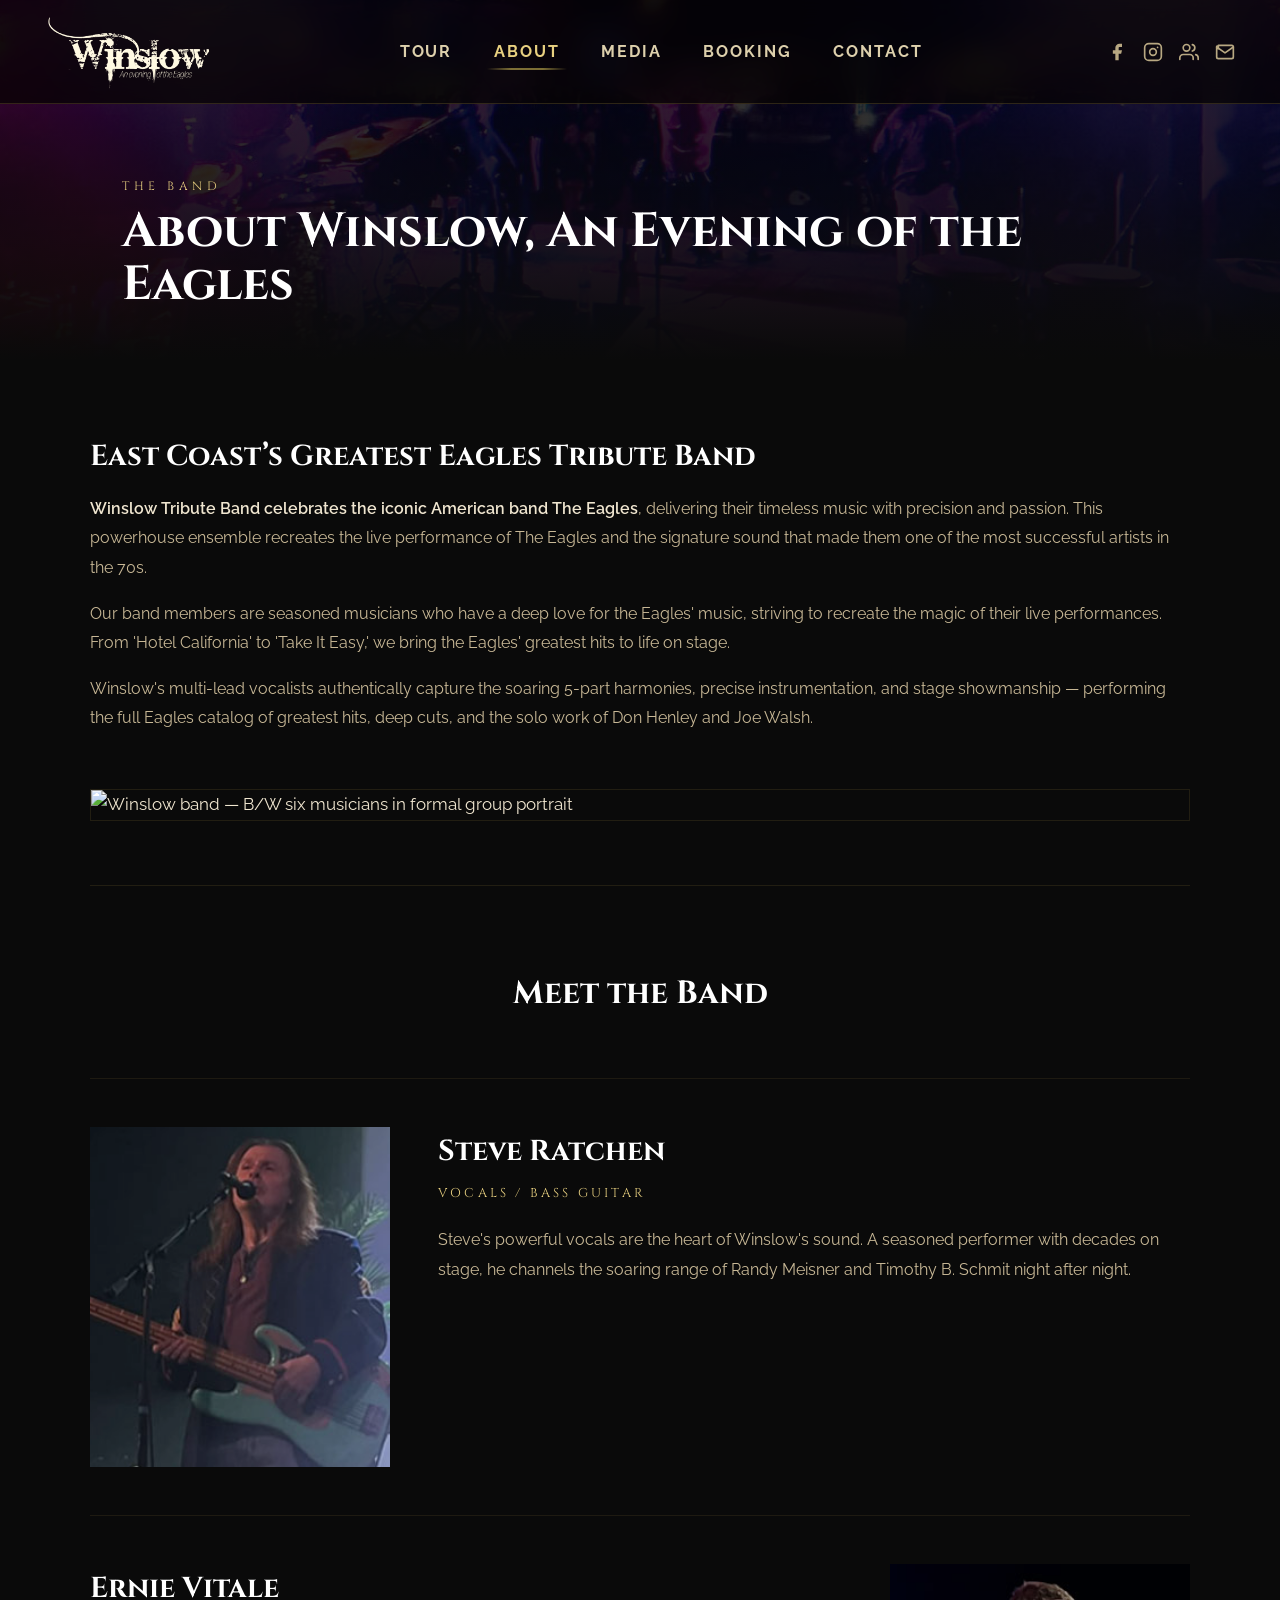
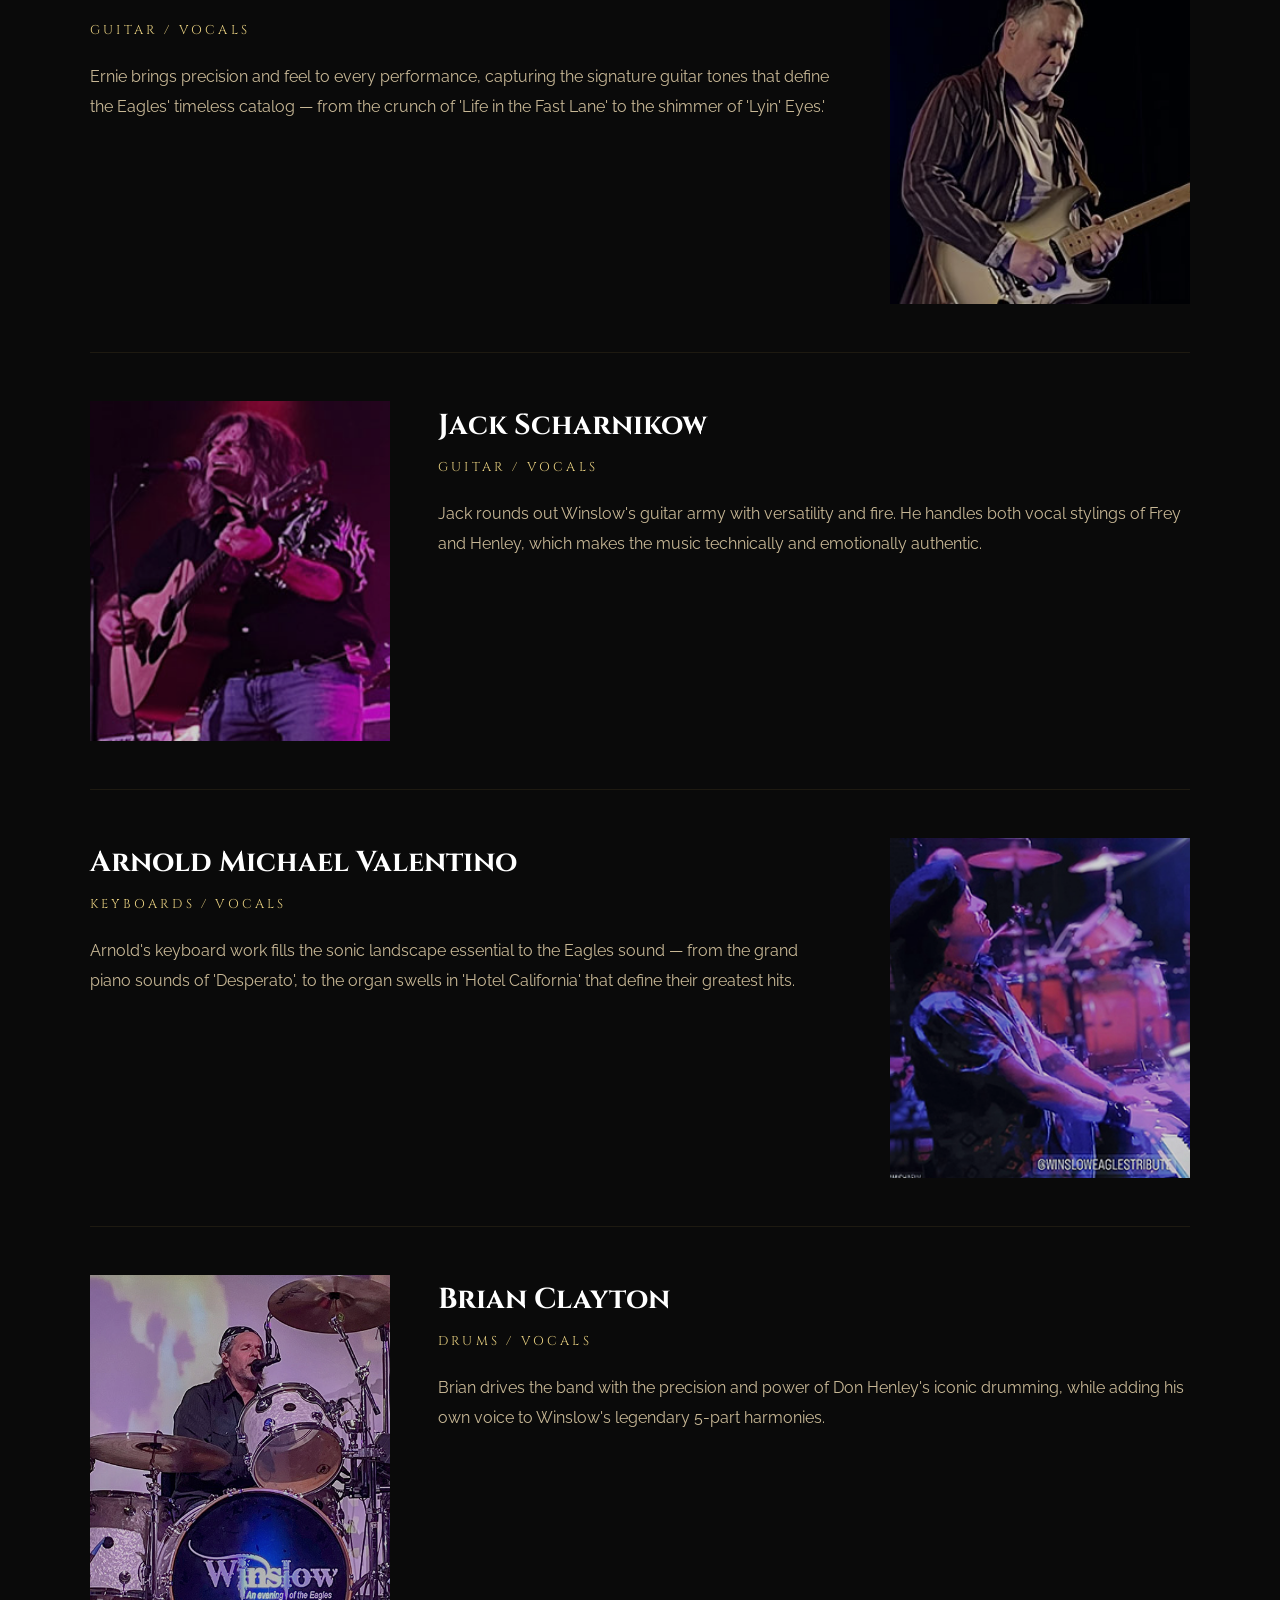
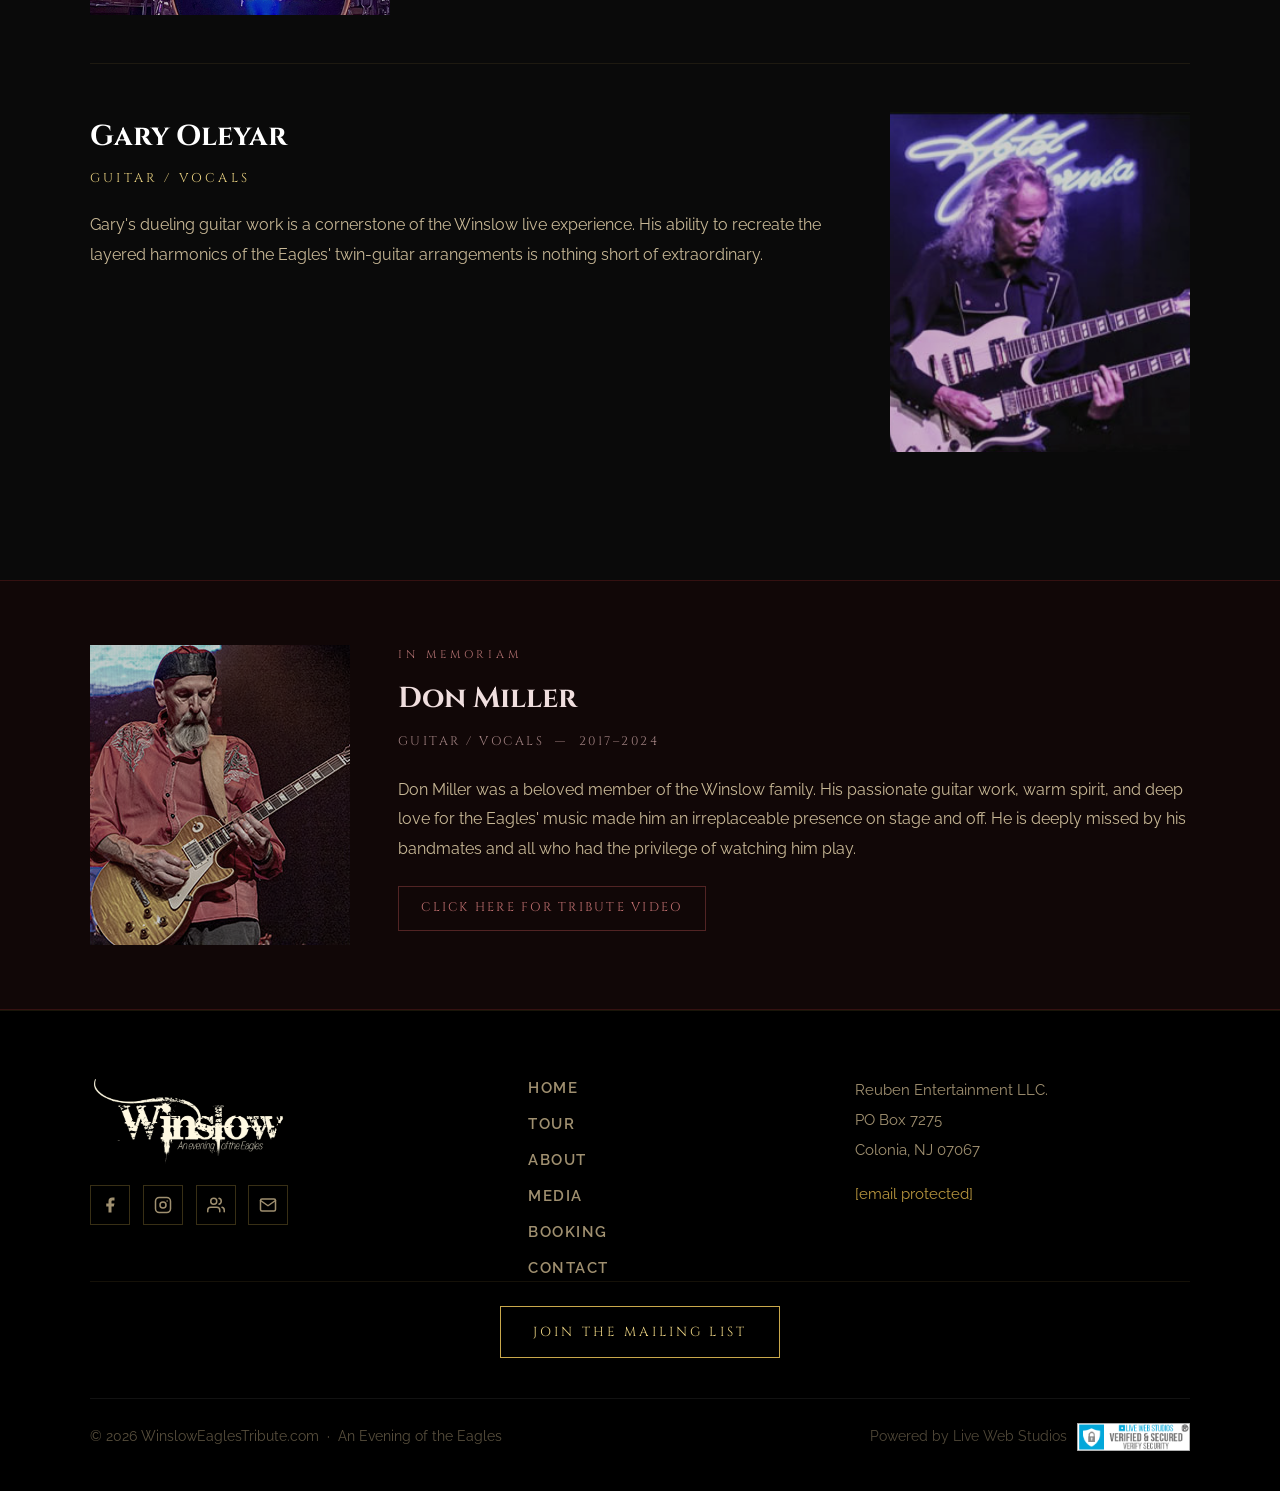
==== commit 5fae64ca: "Update about.html" ====
--- a/about.html
+++ b/about.html
@@ -37,7 +37,7 @@
   <button class="nav-toggle" id="navToggle" aria-label="Toggle menu" aria-expanded="false"><span></span><span></span><span></span></button>
 </nav>
 <div class="page-hero" role="banner">
-  <div class="page-hero-bg" style="background-image:url('images/hero/Wildwood-Brighter-.jpg');background-position:center 25%" role="img" aria-label="Winslow with crow in Lynchburg, VA"></div>
+  <div class="page-hero-bg" style="background-image:url('images/hero/Wildwood-Brighter-.jpg');background-position:center 50%" role="img" aria-label="Winslow with crow in Lynchburg, VA"></div>
   <div class="page-hero-overlay"></div>
   <div class="page-hero-content"><span class="page-eyebrow">The Band</span><h1 class="page-title">About Winslow, An Evening of the Eagles   </h1></div>
 </div>
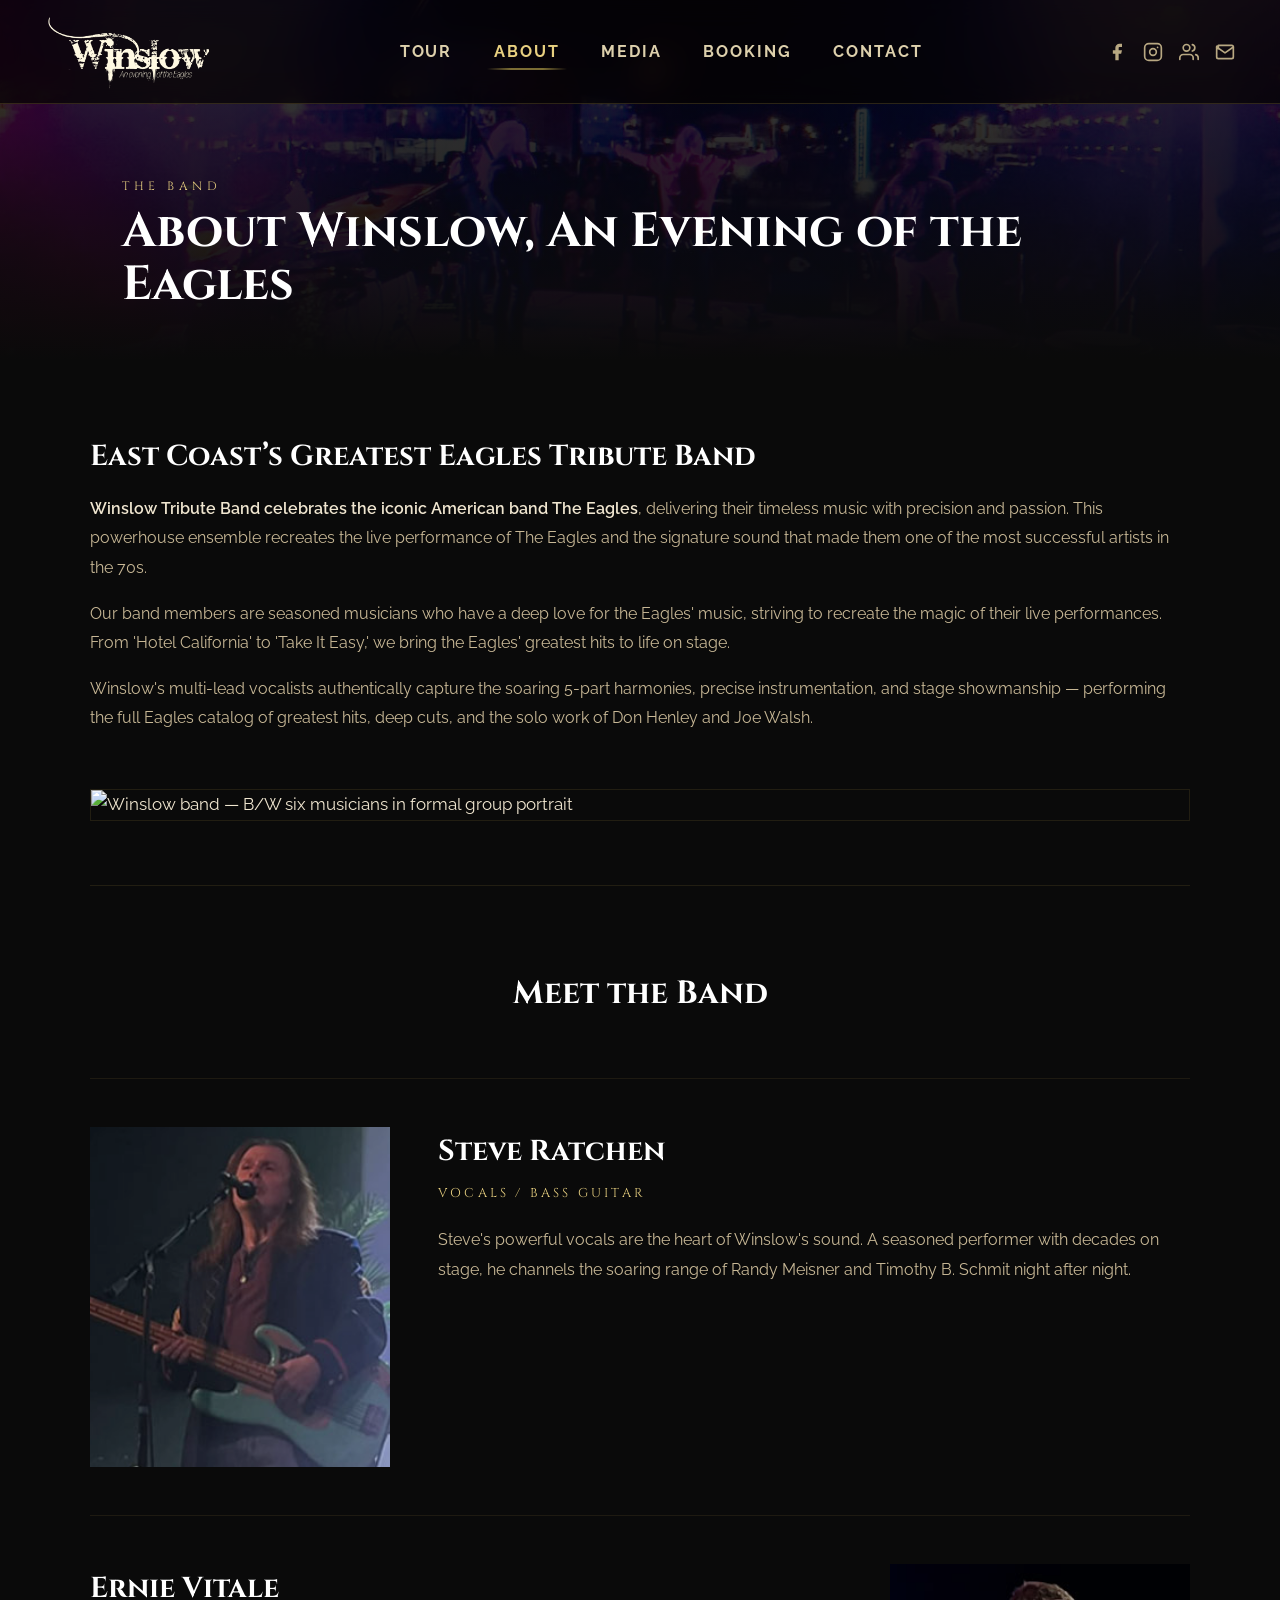
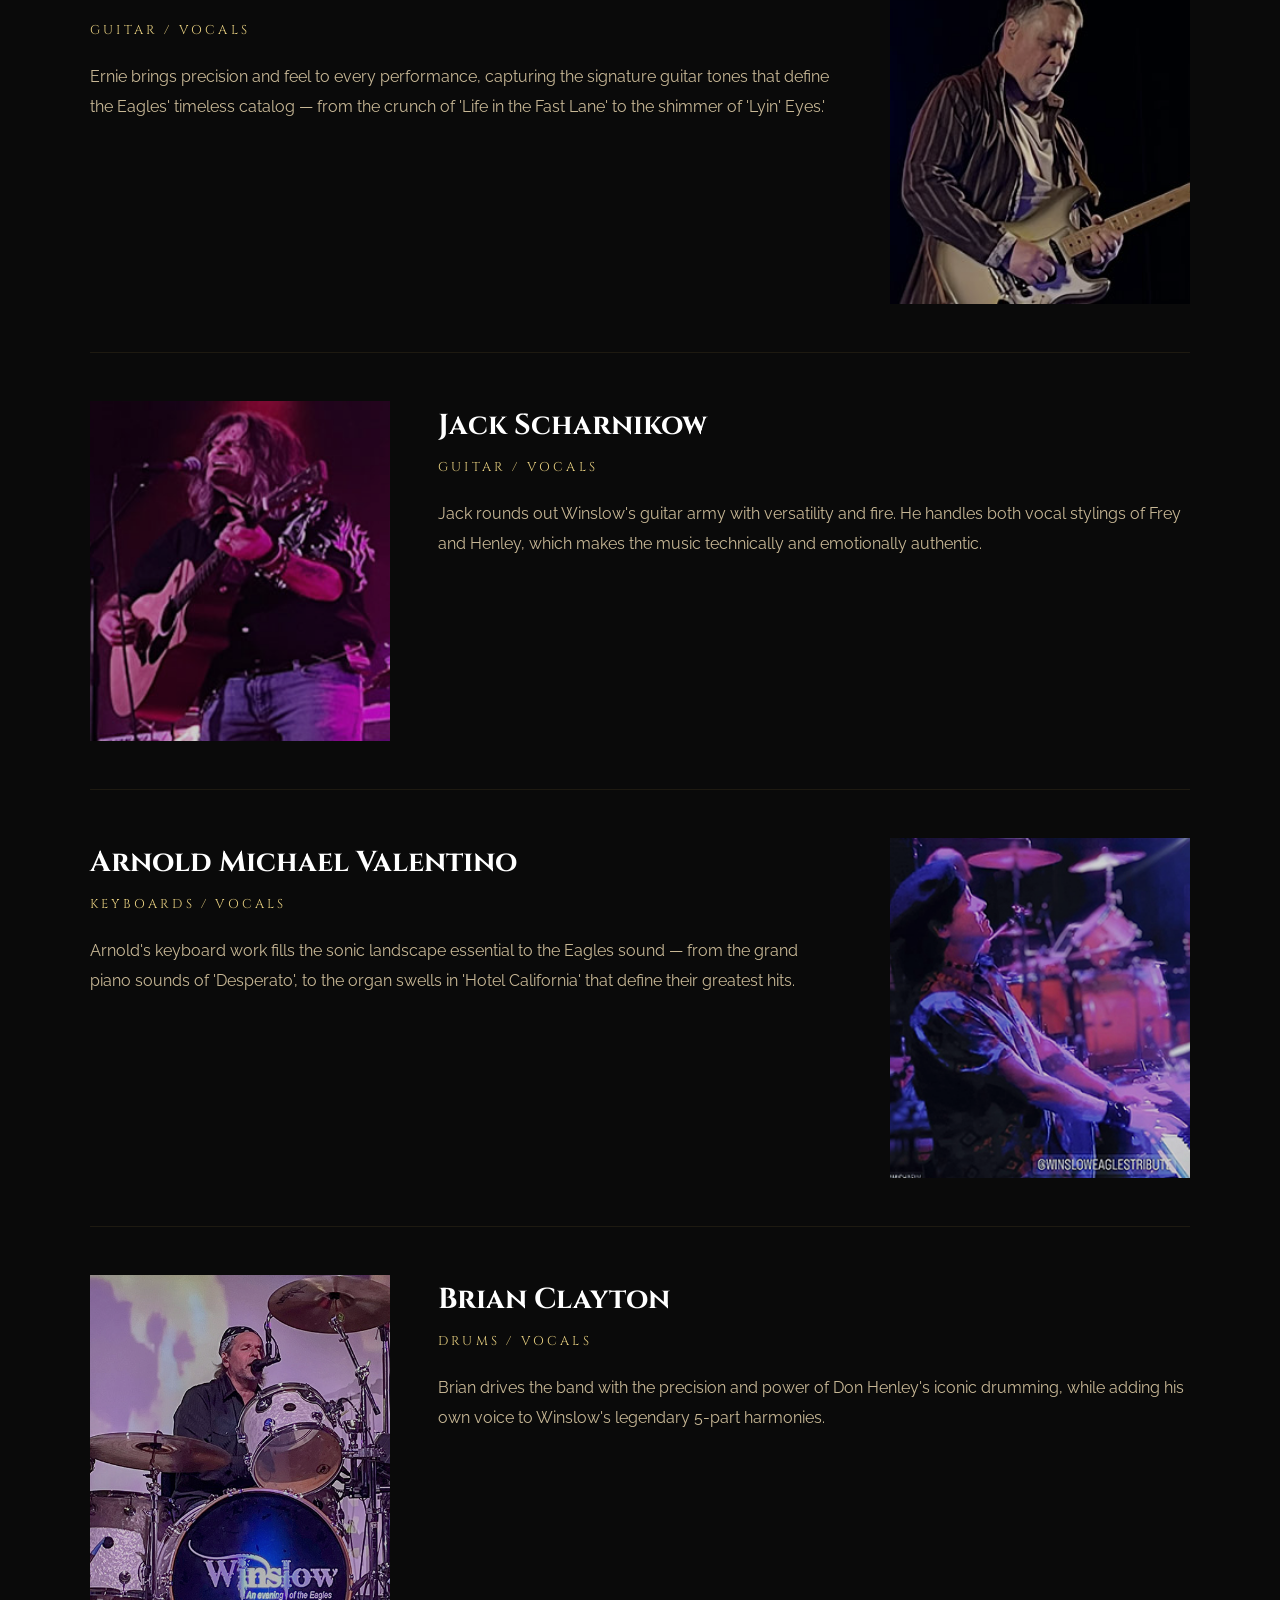
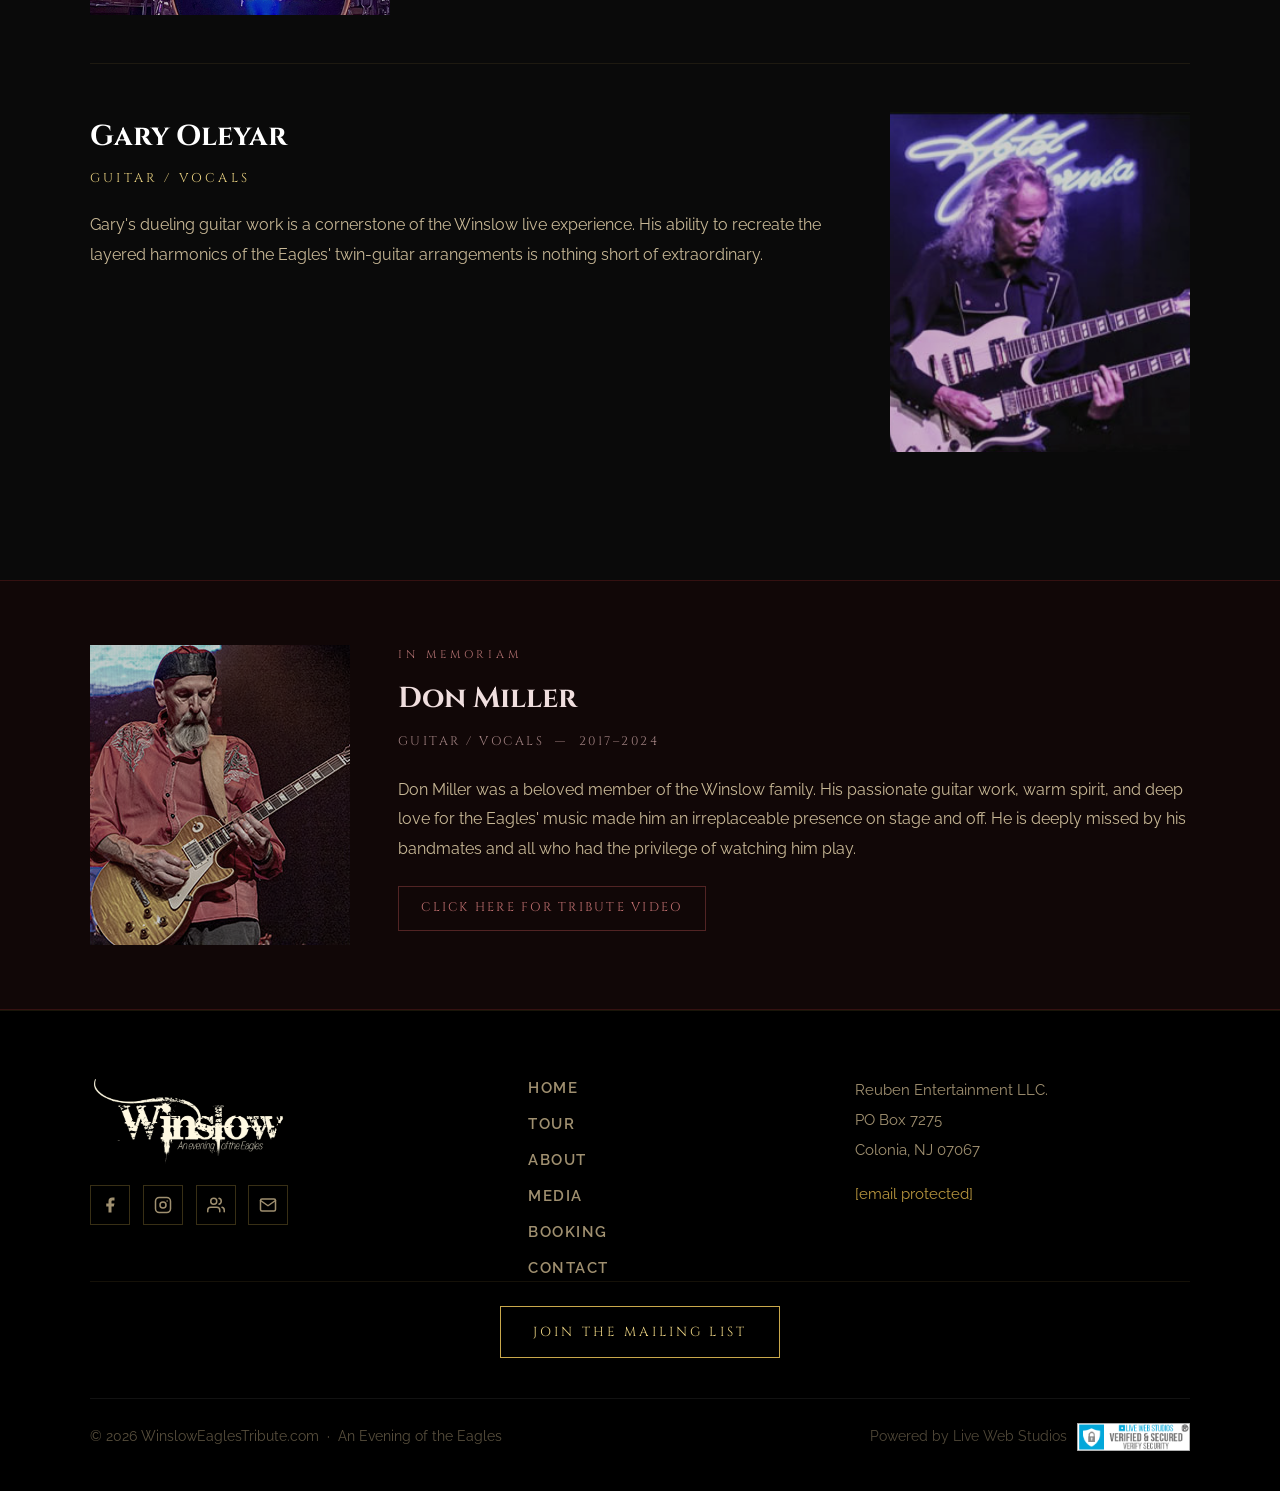
==== commit a06f35d8: "Update about.html" ====
--- a/about.html
+++ b/about.html
@@ -37,7 +37,7 @@
   <button class="nav-toggle" id="navToggle" aria-label="Toggle menu" aria-expanded="false"><span></span><span></span><span></span></button>
 </nav>
 <div class="page-hero" role="banner">
-  <div class="page-hero-bg" style="background-image:url('images/hero/Wildwood-Brighter-.jpg');background-position:center 50%" role="img" aria-label="Winslow with crow in Lynchburg, VA"></div>
+  <div class="page-hero-bg" style="background-image:url('images/hero/Wildwood-Brighter-.jpg');background-position:center 20%" role="img" aria-label="Winslow with crow in Lynchburg, VA"></div>
   <div class="page-hero-overlay"></div>
   <div class="page-hero-content"><span class="page-eyebrow">The Band</span><h1 class="page-title">About Winslow, An Evening of the Eagles   </h1></div>
 </div>
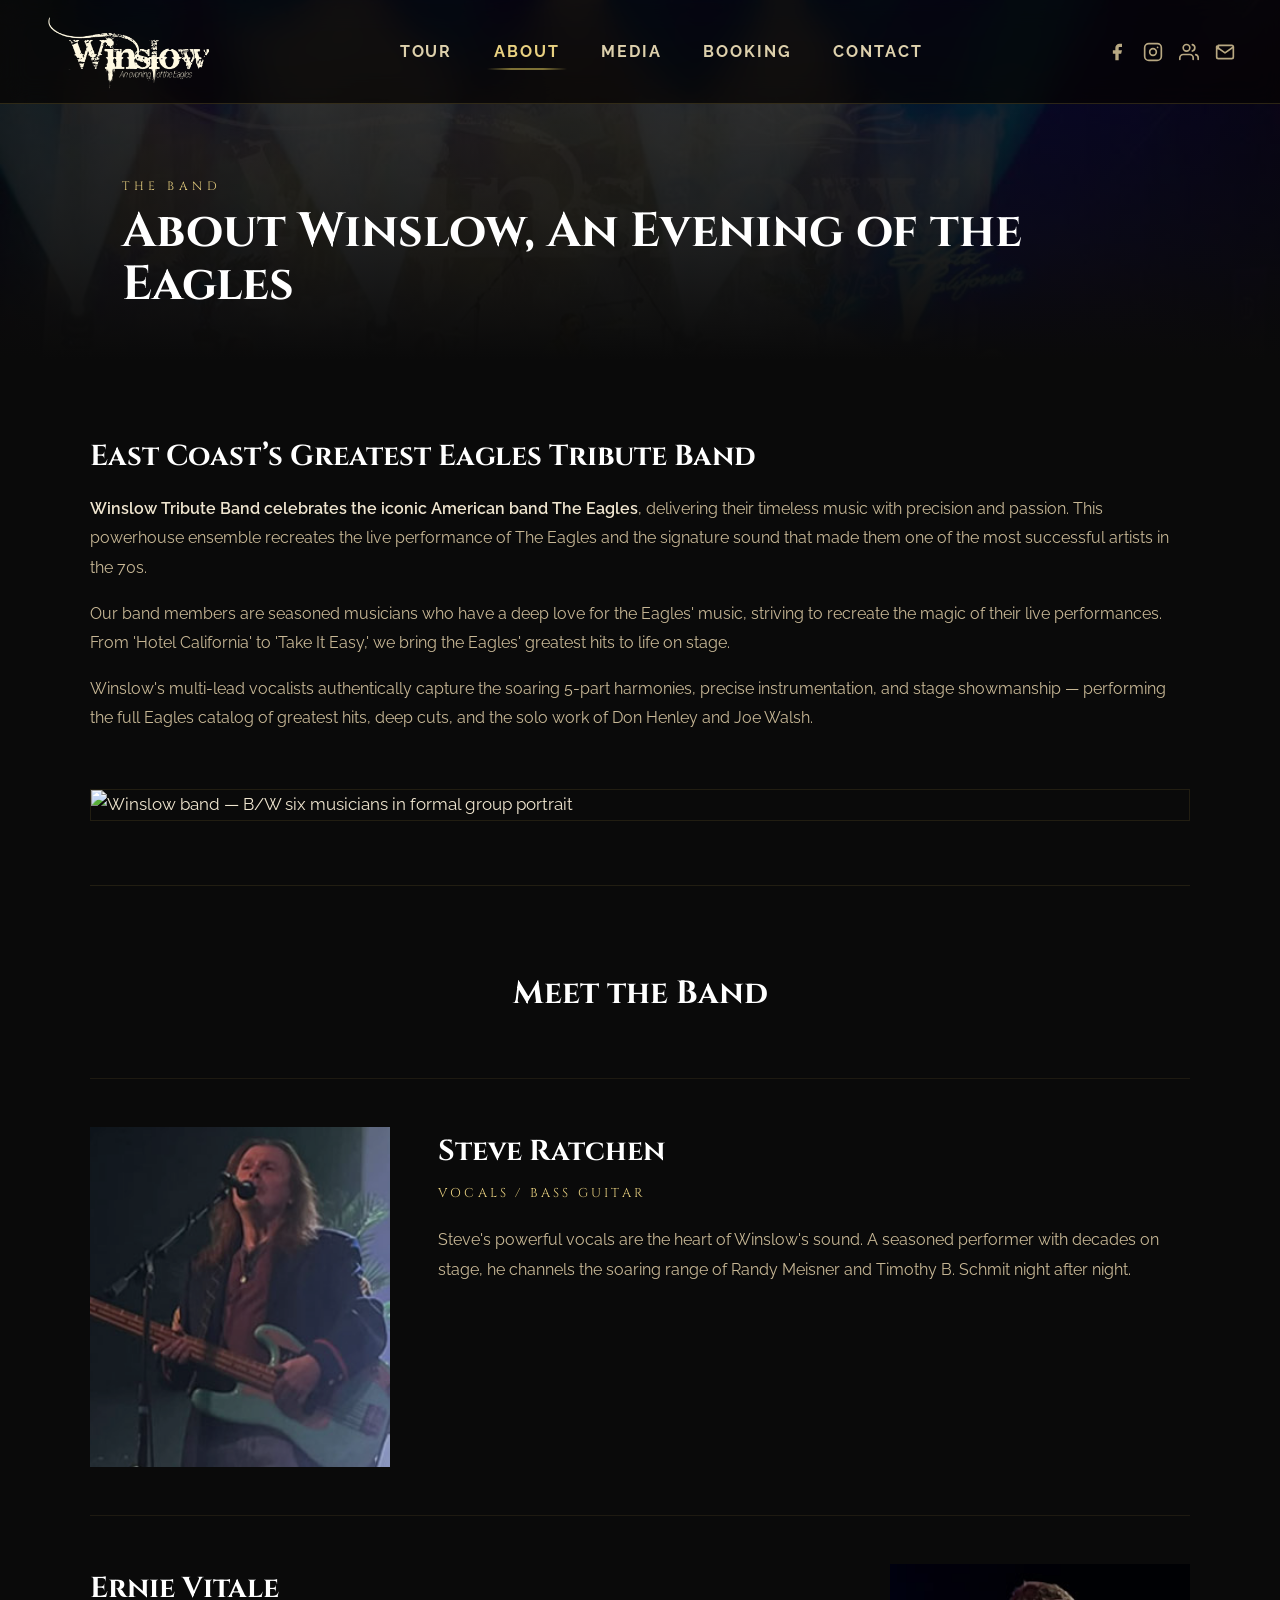
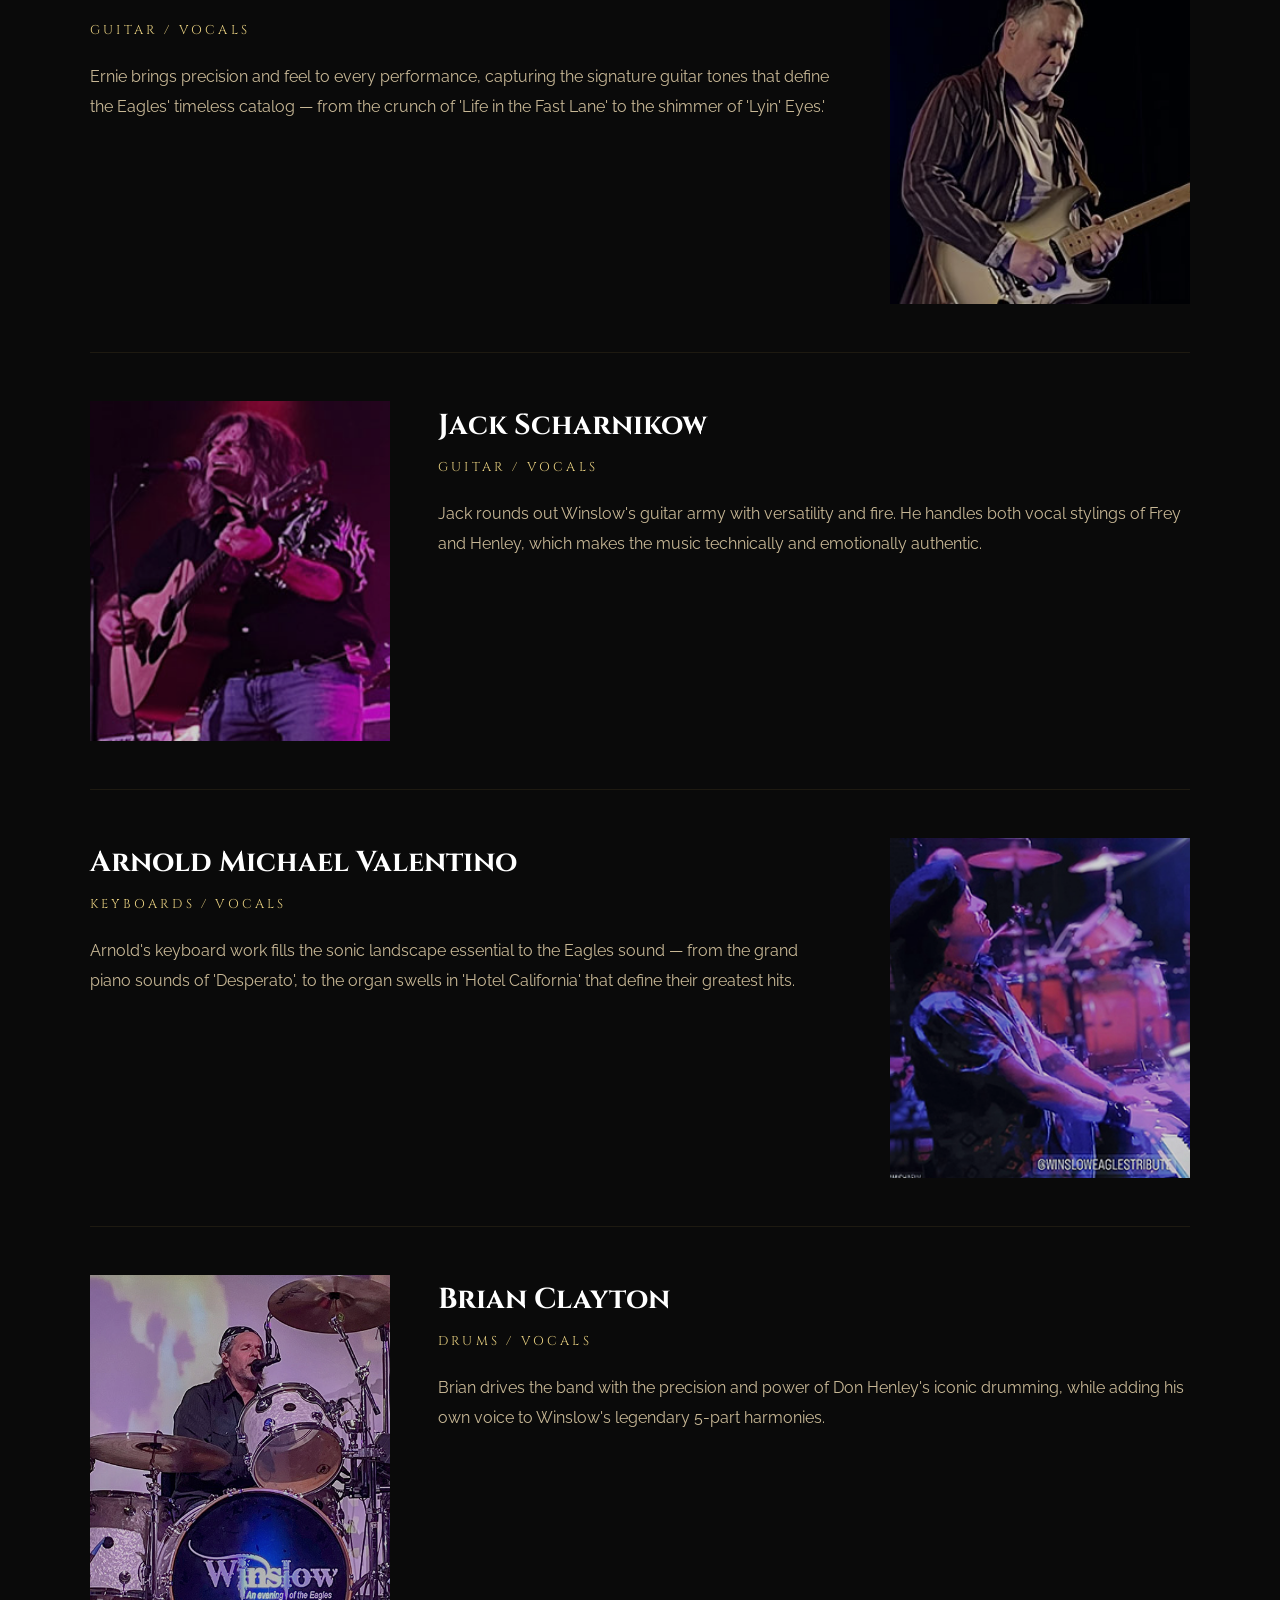
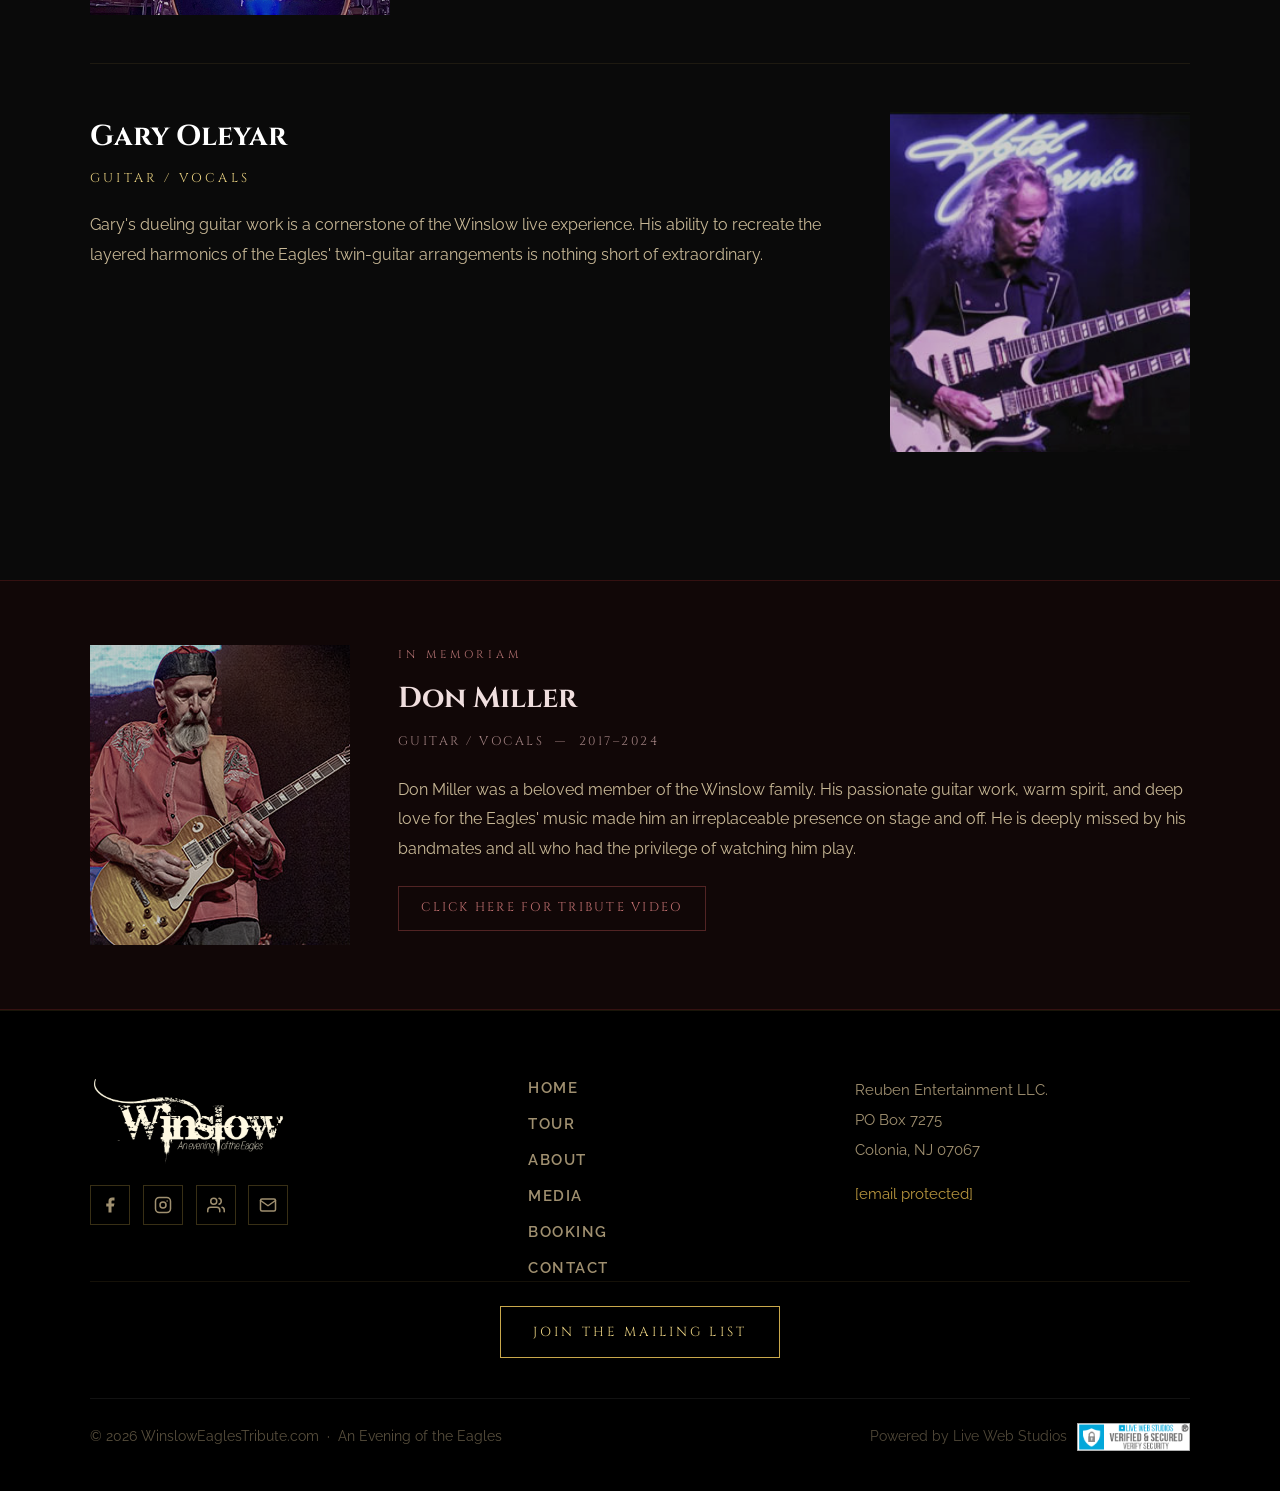
==== commit 0303694f: "Update about.html" ====
--- a/about.html
+++ b/about.html
@@ -37,7 +37,7 @@
   <button class="nav-toggle" id="navToggle" aria-label="Toggle menu" aria-expanded="false"><span></span><span></span><span></span></button>
 </nav>
 <div class="page-hero" role="banner">
-  <div class="page-hero-bg" style="background-image:url('images/hero/Wildwood-Brighter-.jpg');background-position:center 20%" role="img" aria-label="Winslow with crow in Lynchburg, VA"></div>
+  <div class="page-hero-bg" style="background-image:url('images/hero/Winslow-Adj-Brighter.jpg');background-position:center 10%" role="img" aria-label="Winslow with crow in Lynchburg, VA"></div>
   <div class="page-hero-overlay"></div>
   <div class="page-hero-content"><span class="page-eyebrow">The Band</span><h1 class="page-title">About Winslow, An Evening of the Eagles   </h1></div>
 </div>
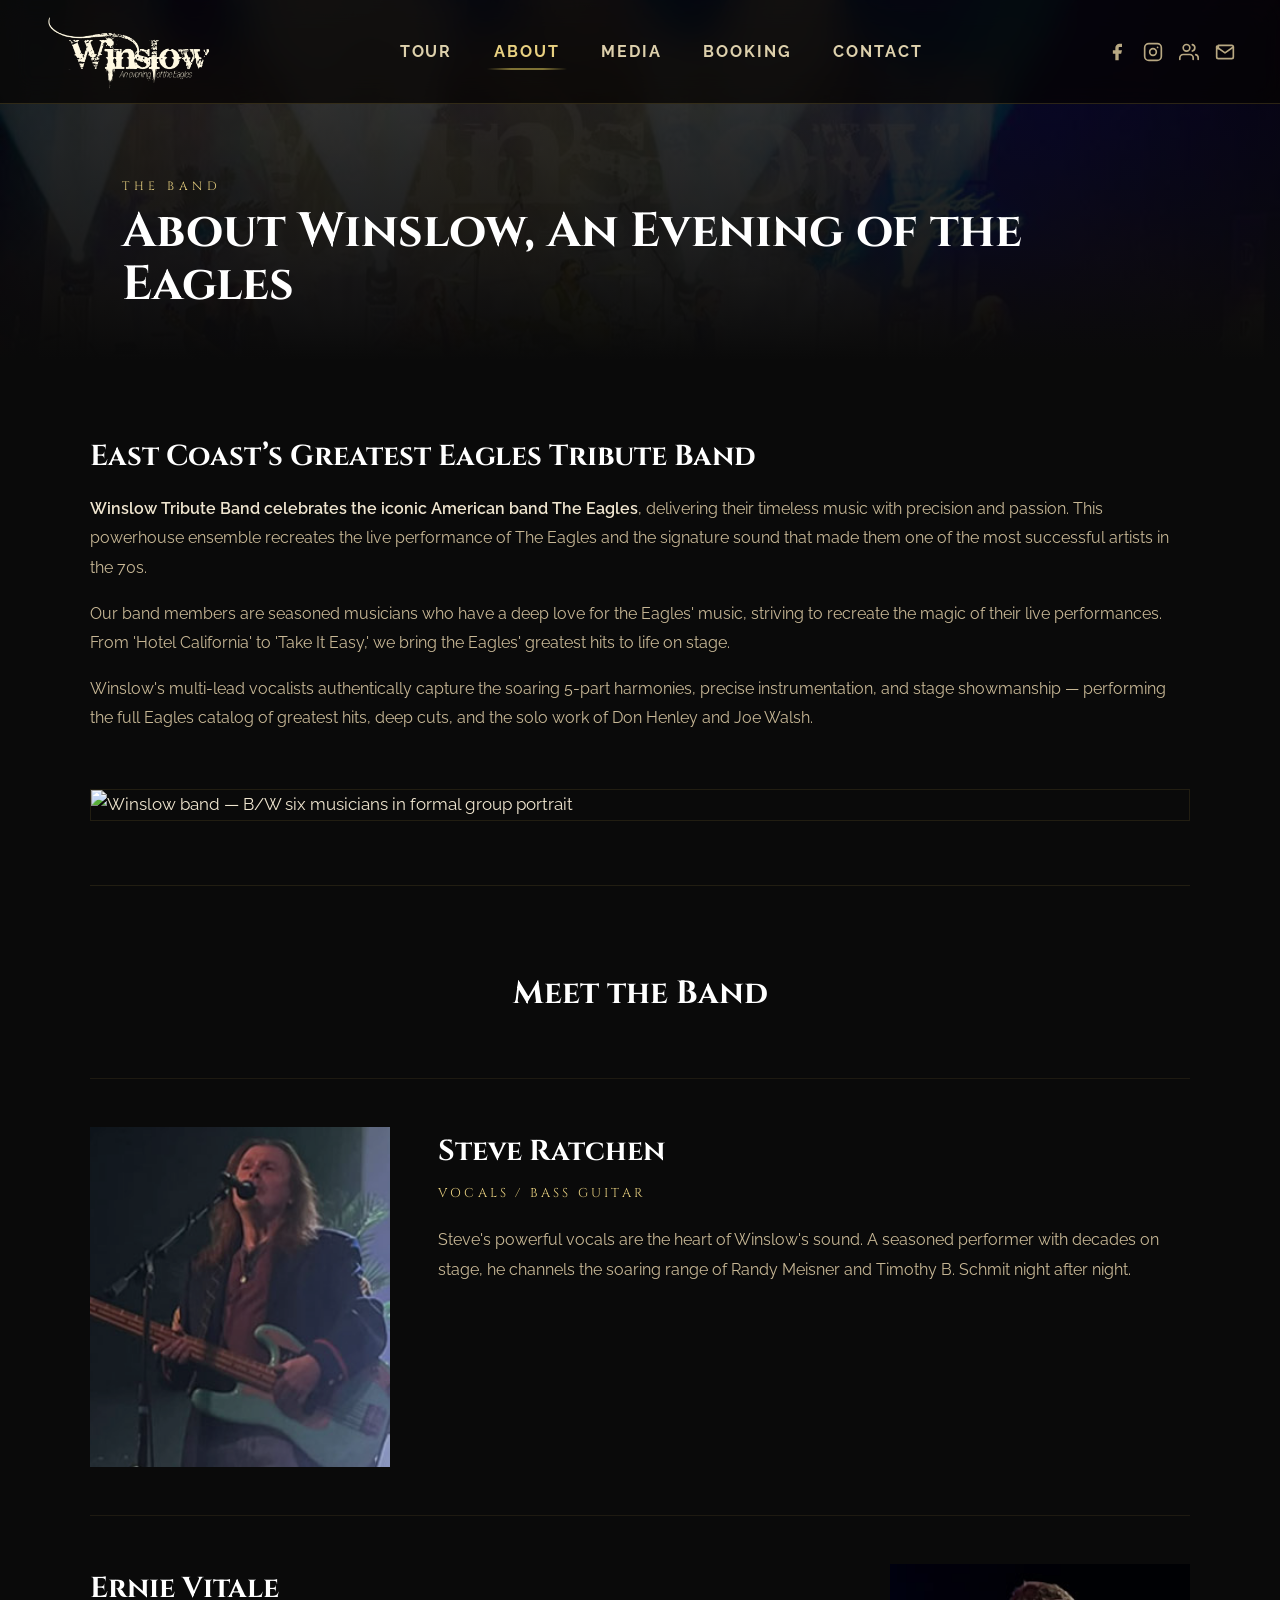
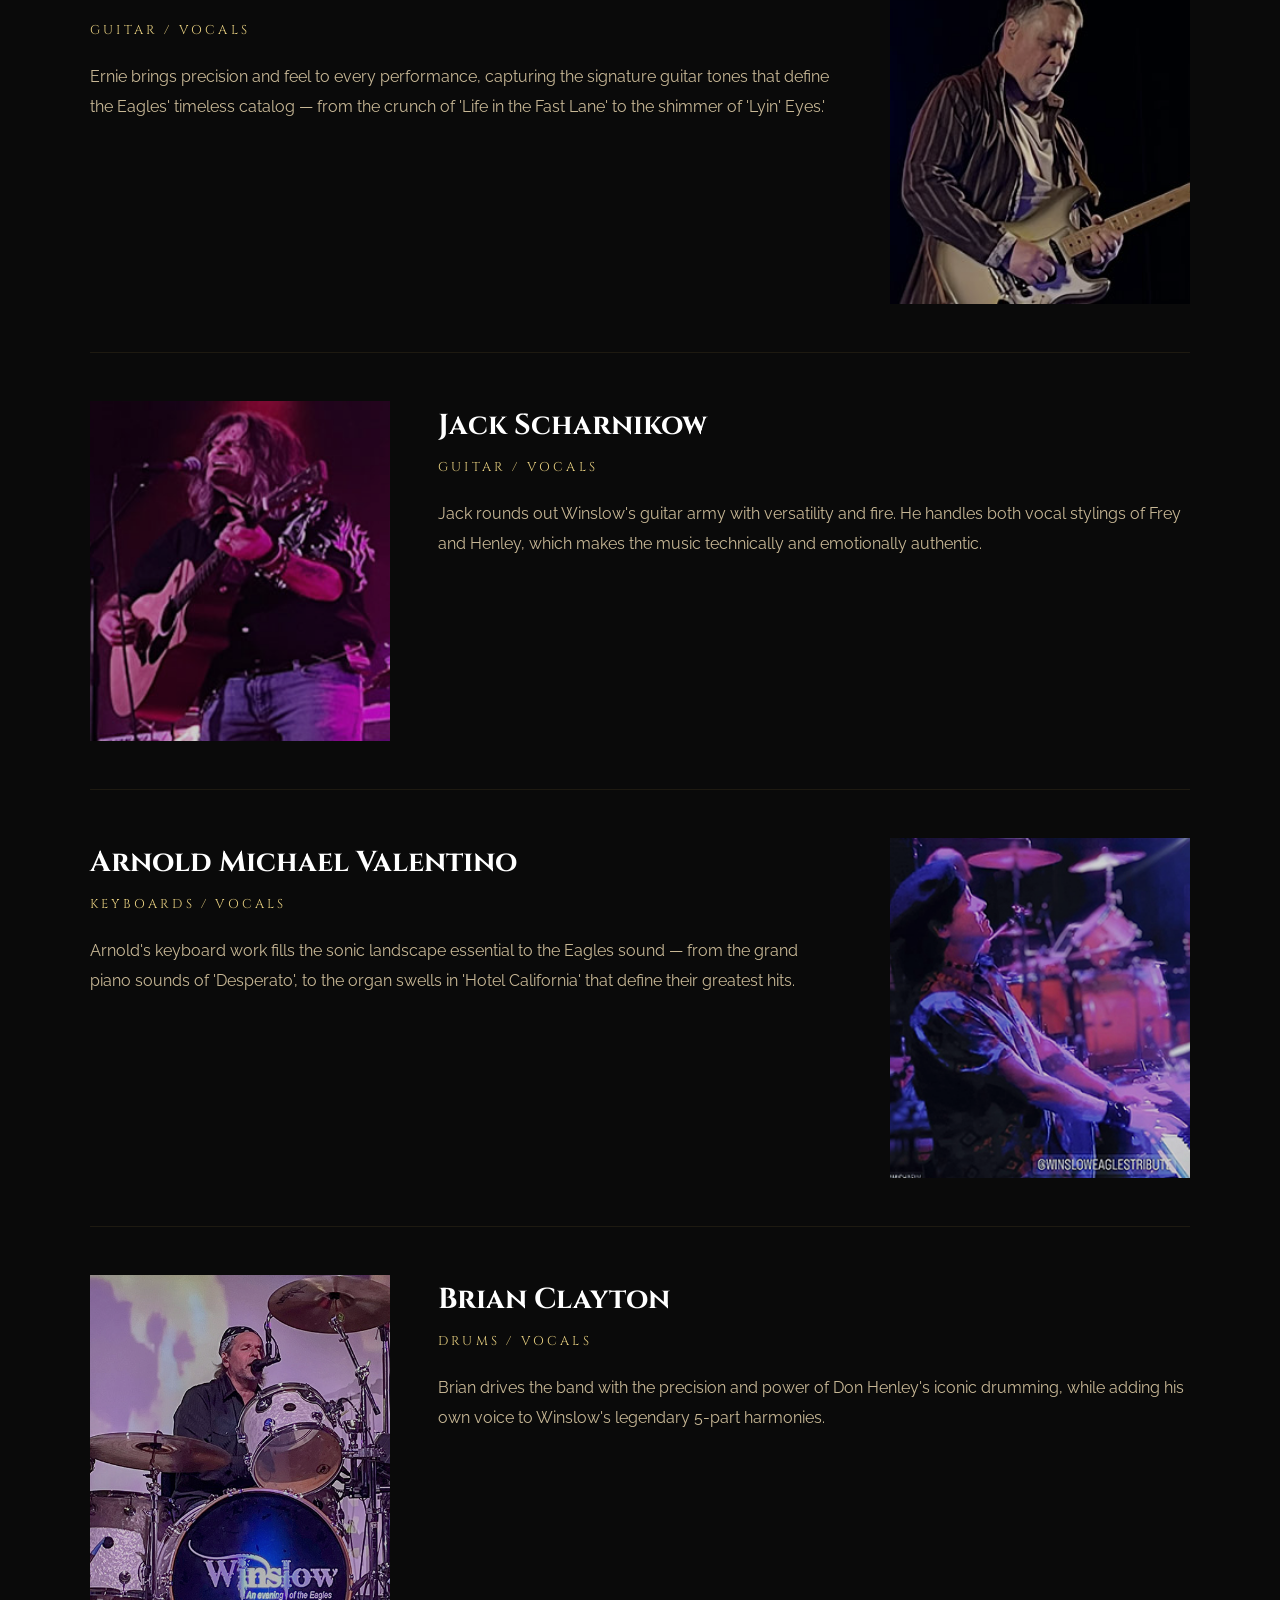
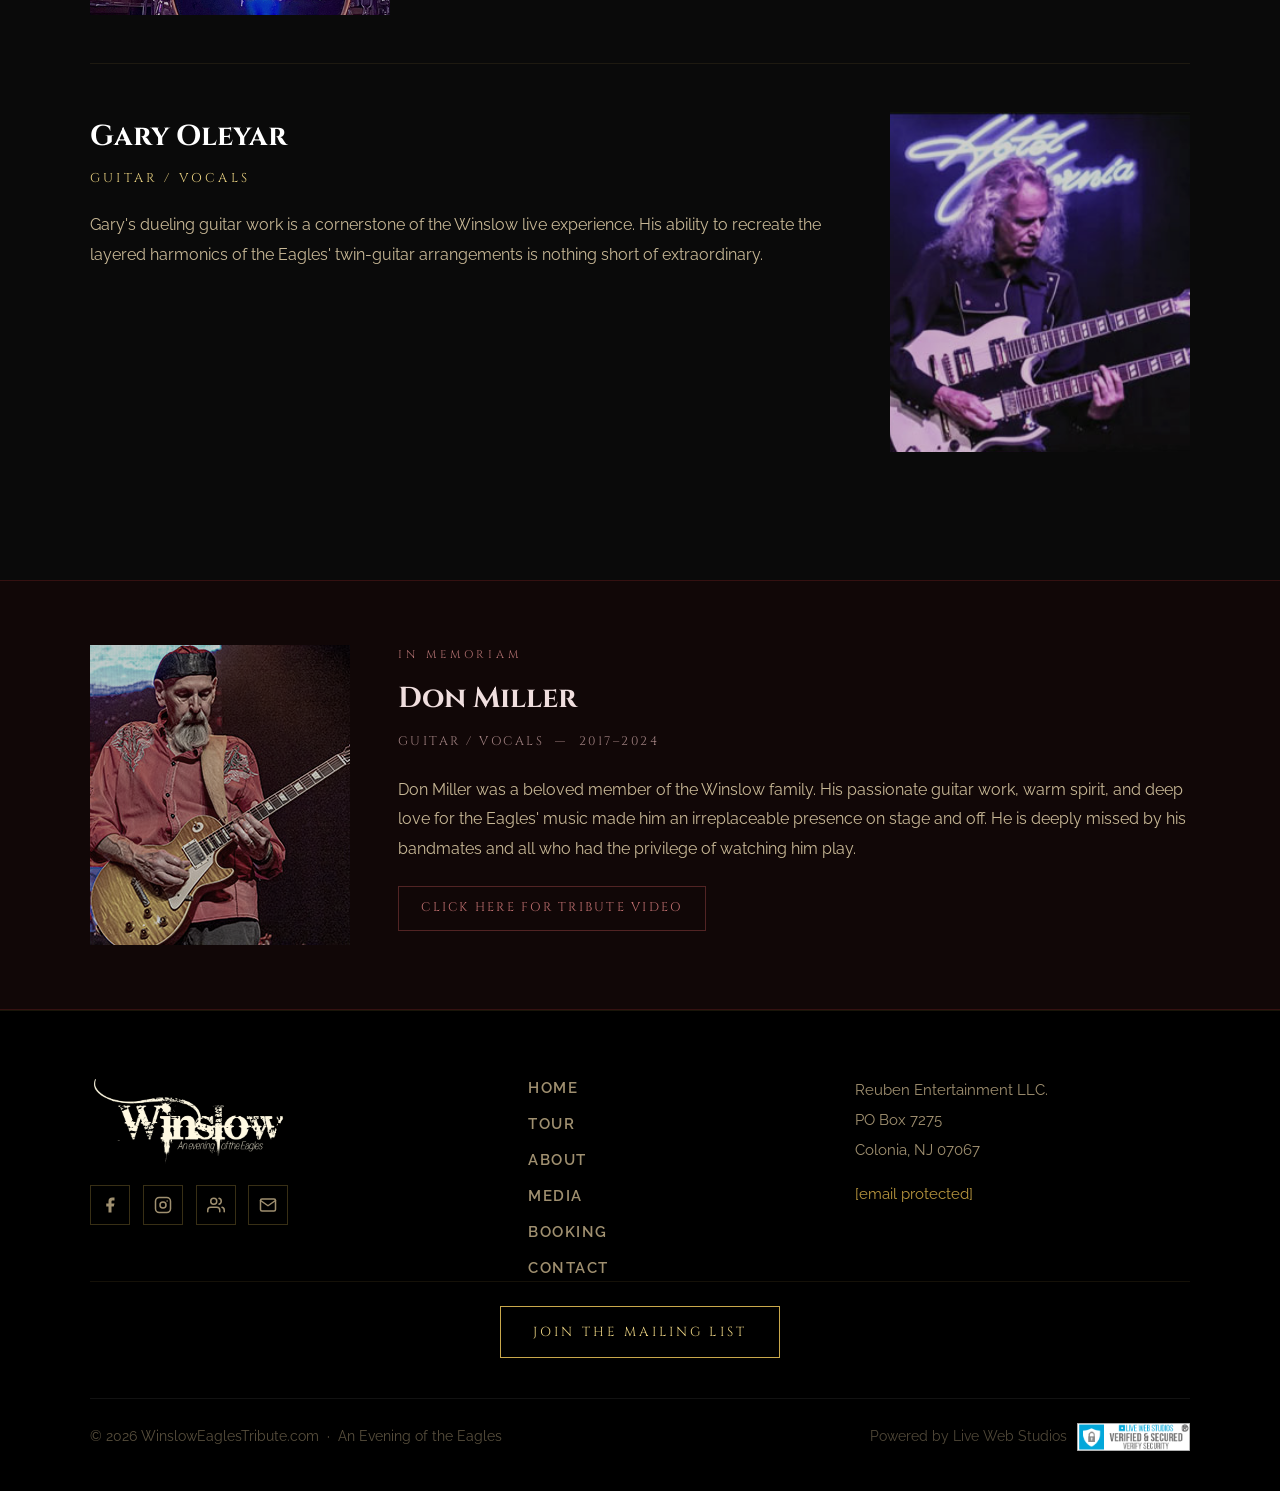
==== commit 2e46b55a: "Update about.html" ====
--- a/about.html
+++ b/about.html
@@ -37,7 +37,7 @@
   <button class="nav-toggle" id="navToggle" aria-label="Toggle menu" aria-expanded="false"><span></span><span></span><span></span></button>
 </nav>
 <div class="page-hero" role="banner">
-  <div class="page-hero-bg" style="background-image:url('images/hero/Winslow-Adj-Brighter.jpg');background-position:center 10%" role="img" aria-label="Winslow with crow in Lynchburg, VA"></div>
+  <div class="page-hero-bg" style="background-image:url('images/hero/Winslow-Adj-Brighter.jpg');background-position:center 25%" role="img" aria-label="Winslow onstage"></div>
   <div class="page-hero-overlay"></div>
   <div class="page-hero-content"><span class="page-eyebrow">The Band</span><h1 class="page-title">About Winslow, An Evening of the Eagles   </h1></div>
 </div>
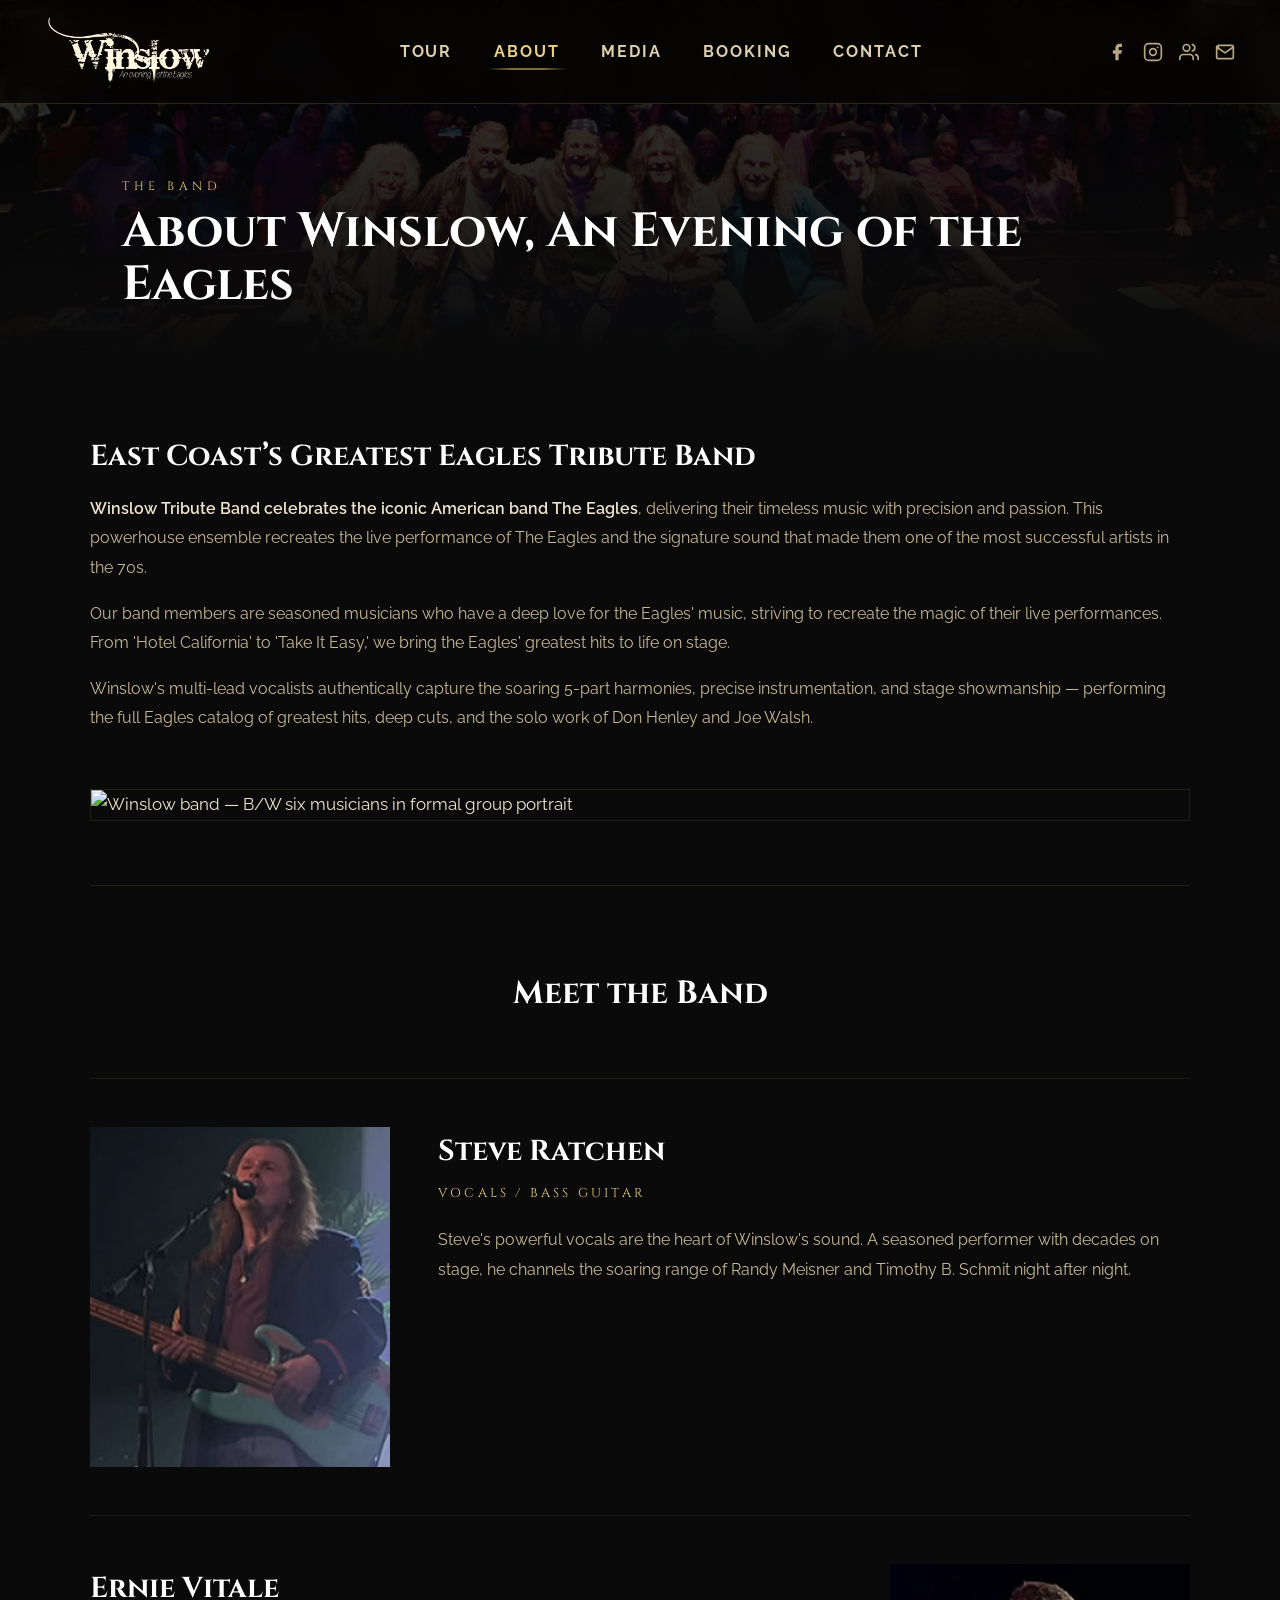
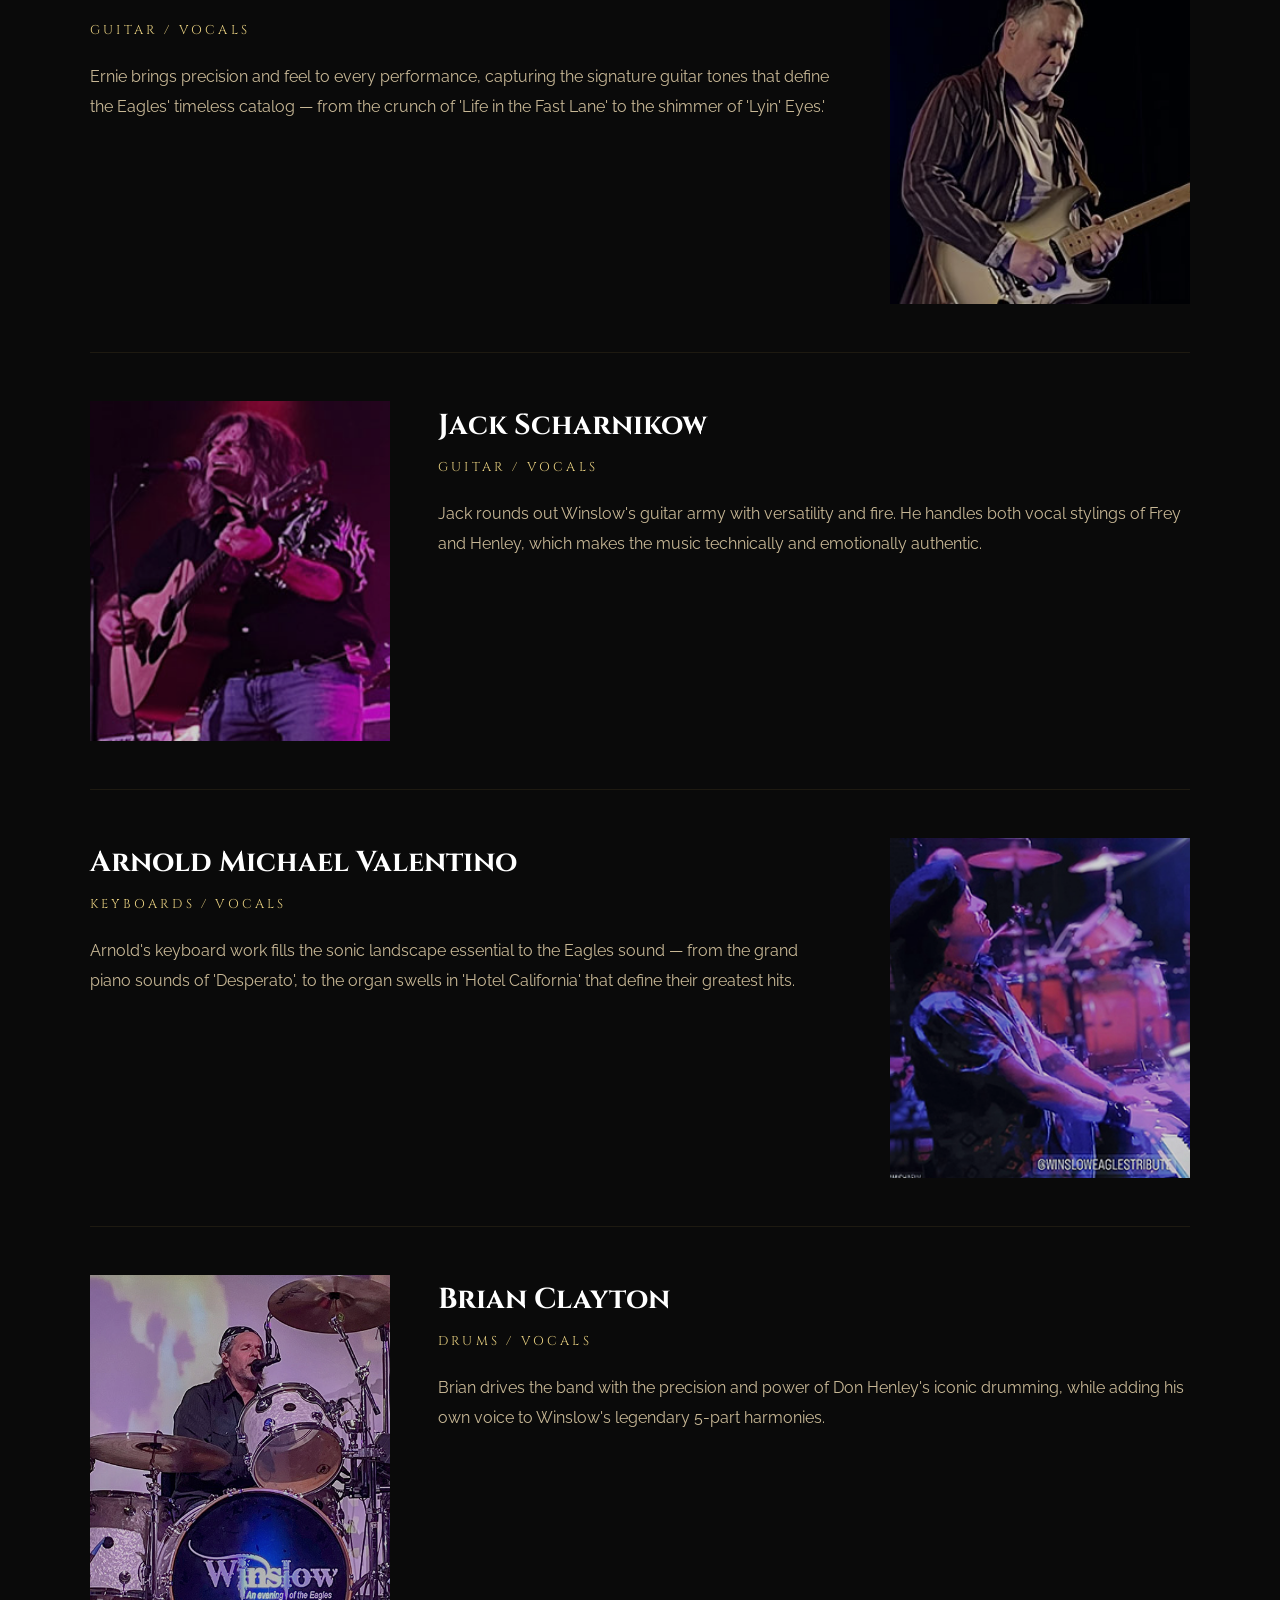
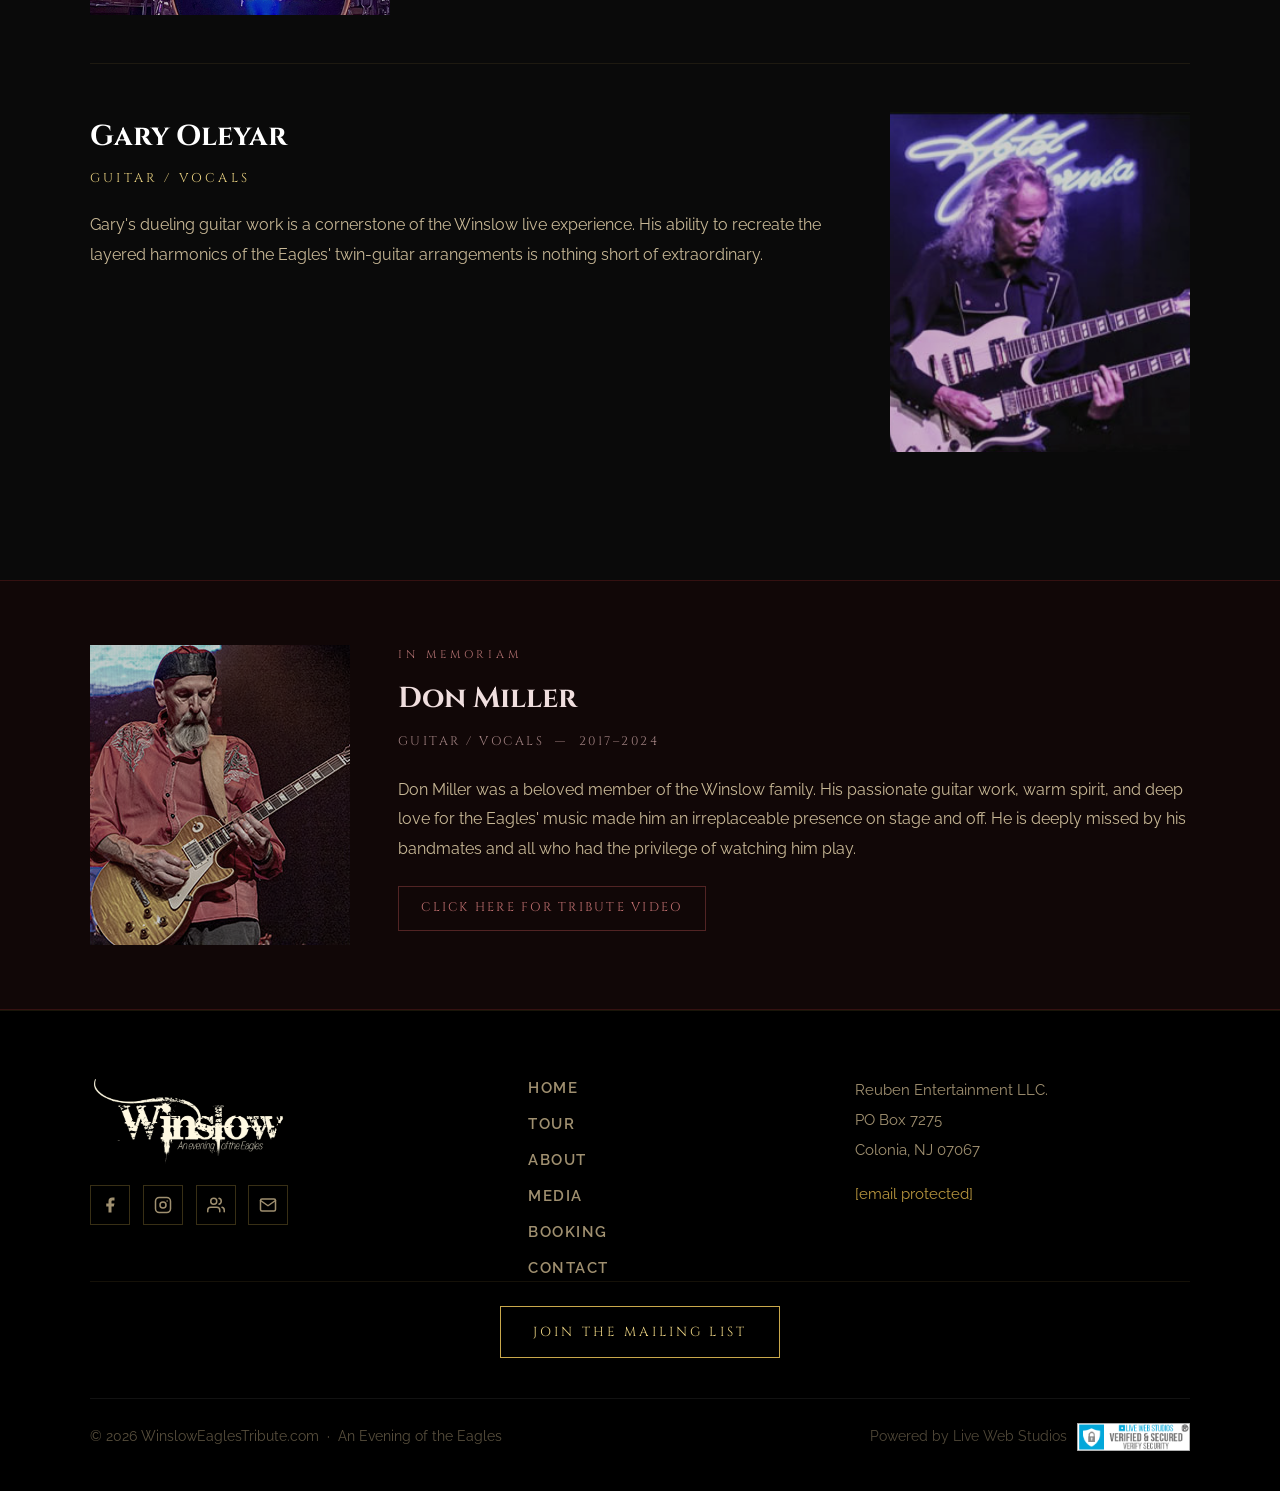
==== commit d3fbd918: "Update about.html" ====
--- a/about.html
+++ b/about.html
@@ -37,7 +37,7 @@
   <button class="nav-toggle" id="navToggle" aria-label="Toggle menu" aria-expanded="false"><span></span><span></span><span></span></button>
 </nav>
 <div class="page-hero" role="banner">
-  <div class="page-hero-bg" style="background-image:url('images/hero/Winslow-Adj-Brighter.jpg');background-position:center 25%" role="img" aria-label="Winslow onstage"></div>
+  <div class="page-hero-bg" style="background-image:url('images/hero/Crowd Photo Lynchburg Adju.jpg');background-position:center 25%" role="img" aria-label="Winslow onstage with crowd"></div>
   <div class="page-hero-overlay"></div>
   <div class="page-hero-content"><span class="page-eyebrow">The Band</span><h1 class="page-title">About Winslow, An Evening of the Eagles   </h1></div>
 </div>
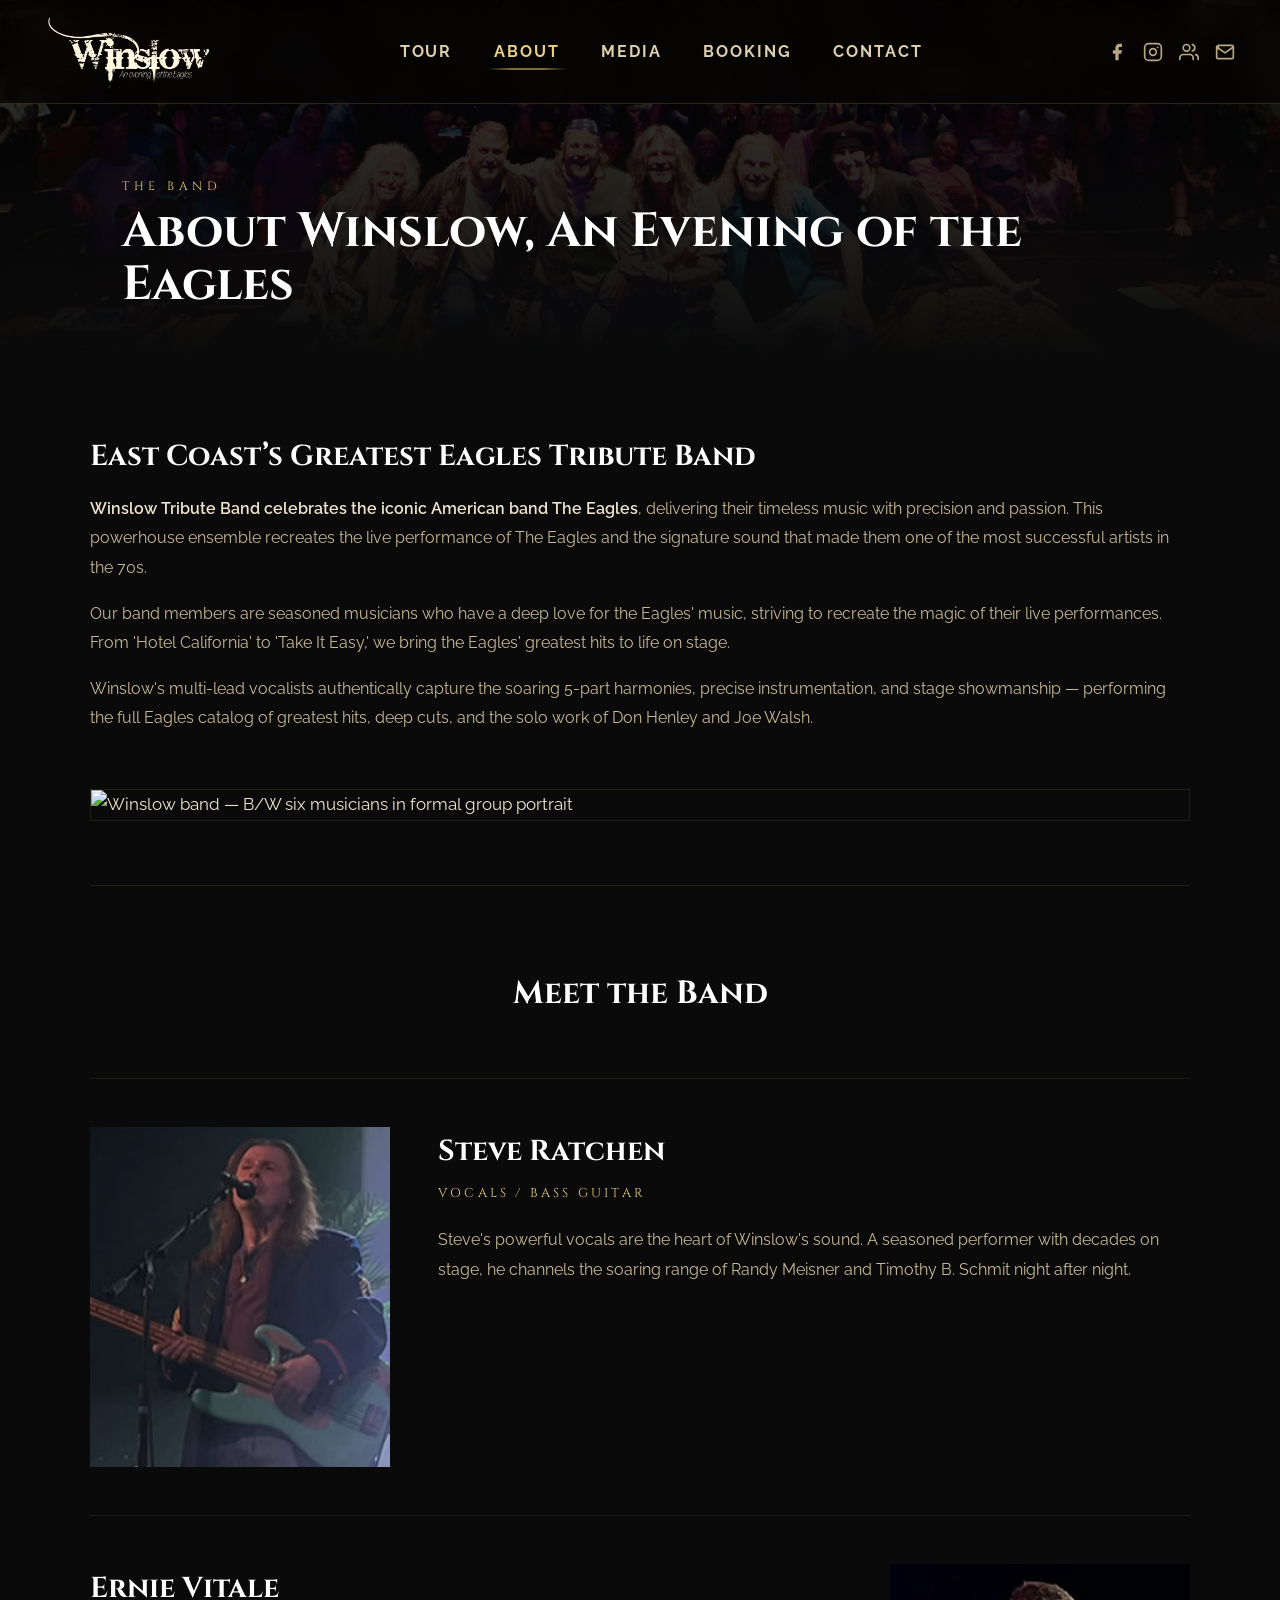
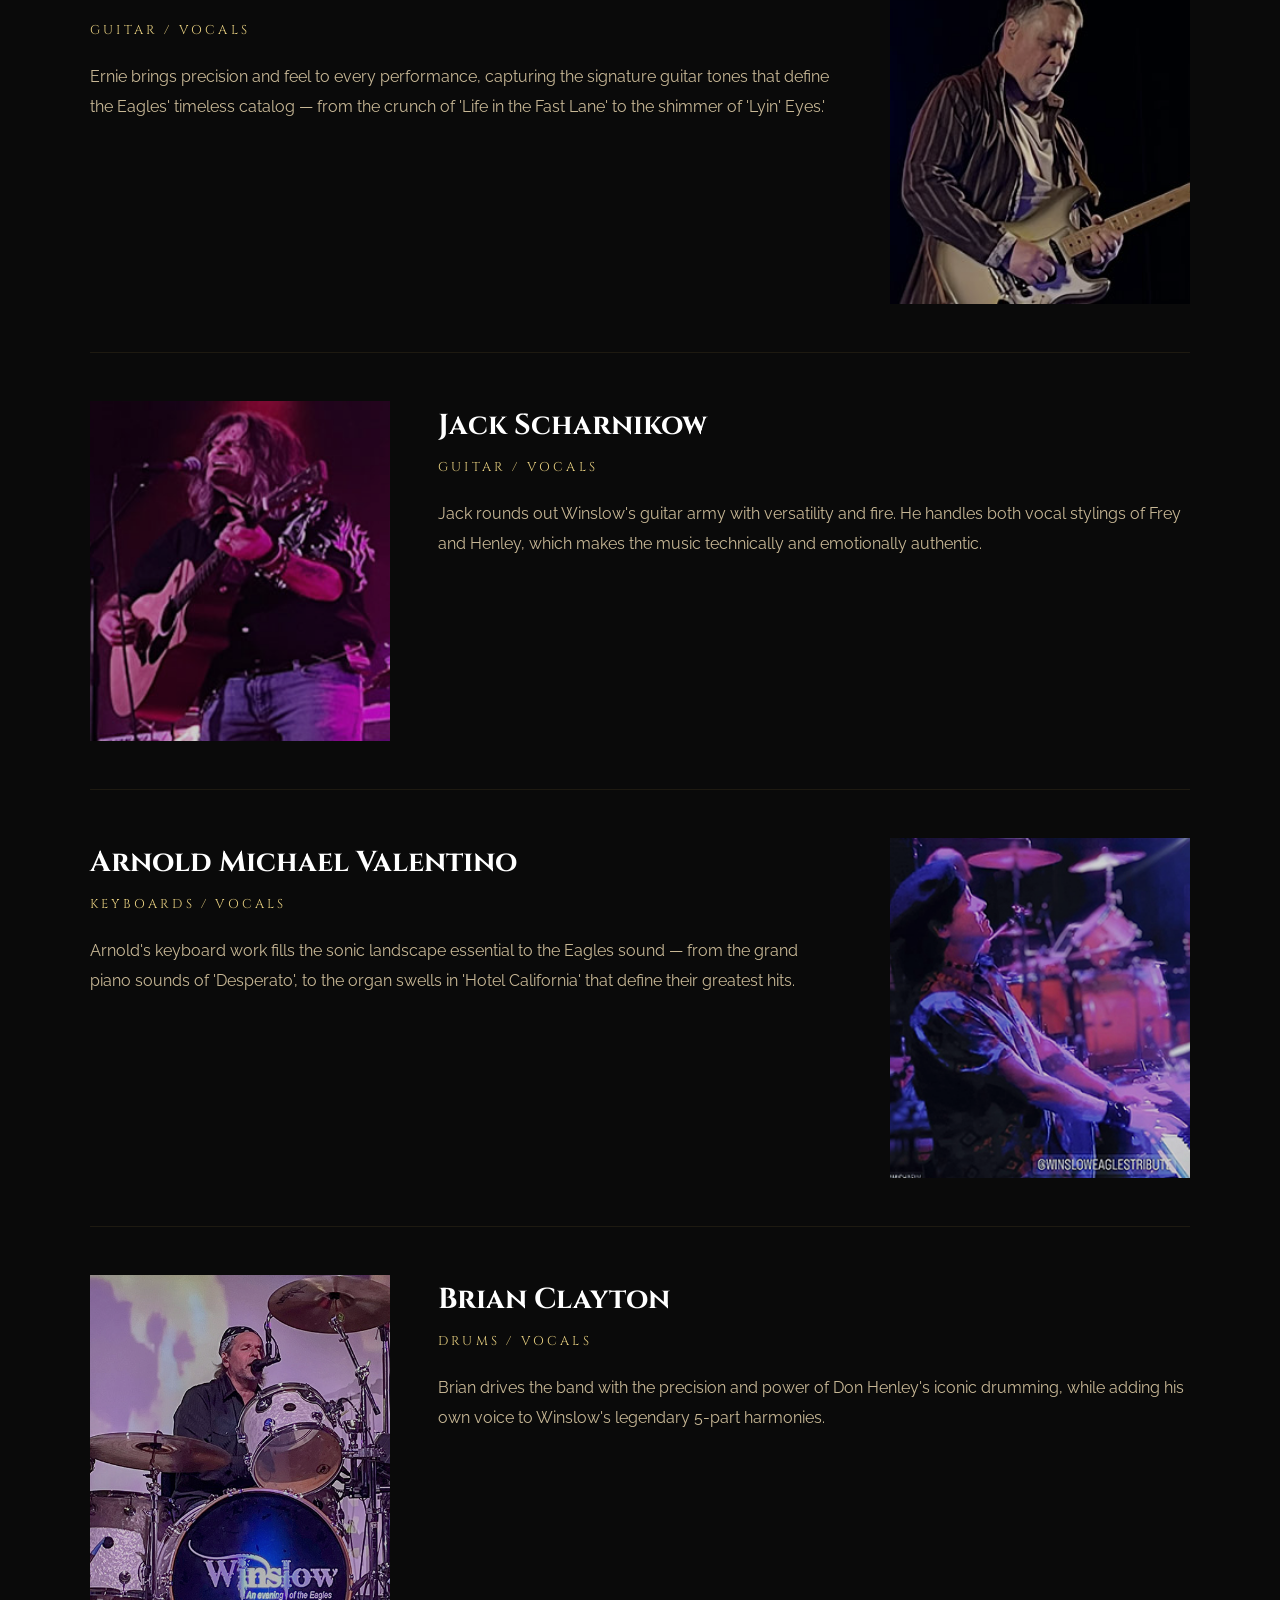
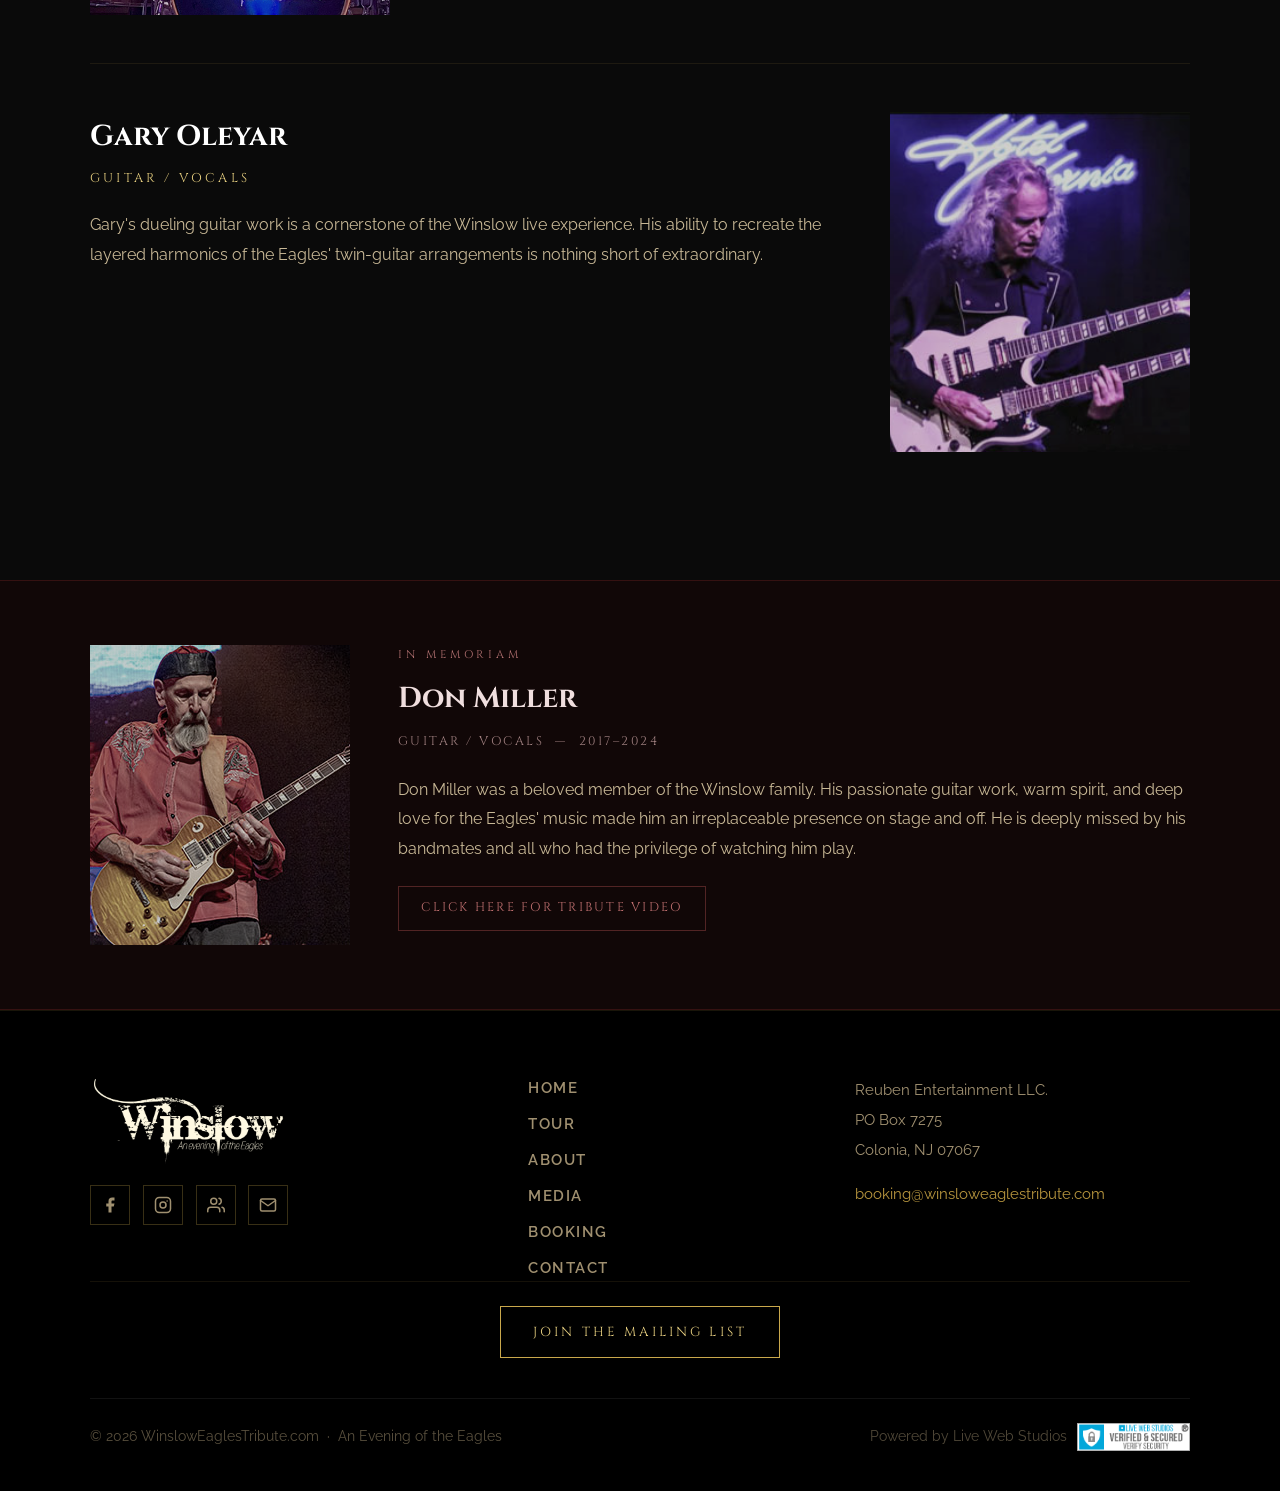
==== commit 4b63dbd1: "Mailing list: in-page Mailchimp submit, remove inline styles, fix unsubscribe link - js/mailinglist." ====
--- a/about.html
+++ b/about.html
@@ -32,7 +32,7 @@
     <a href="https://www.facebook.com/WinslowEaglestribute" target="_blank" rel="noopener" aria-label="Facebook"><svg viewBox="0 0 24 24" fill="currentColor"><path d="M18 2h-3a5 5 0 0 0-5 5v3H7v4h3v8h4v-8h3l1-4h-4V7a1 1 0 0 1 1-1h3z"/></svg></a>
     <a href="https://www.instagram.com/winsloweaglestribute/" target="_blank" rel="noopener" aria-label="Instagram"><svg viewBox="0 0 24 24" fill="none" stroke="currentColor" stroke-width="2" stroke-linecap="round" stroke-linejoin="round"><rect x="2" y="2" width="20" height="20" rx="5" ry="5"/><circle cx="12" cy="12" r="4"/><circle cx="17.5" cy="6.5" r="1" fill="currentColor" stroke="none"/></svg></a>
     <a href="https://www.facebook.com/FansofWinslow" target="_blank" rel="noopener" aria-label="Fans of Winslow"><svg viewBox="0 0 24 24" fill="none" stroke="currentColor" stroke-width="2" stroke-linecap="round" stroke-linejoin="round"><path d="M17 21v-2a4 4 0 0 0-4-4H5a4 4 0 0 0-4 4v2"/><circle cx="9" cy="7" r="4"/><path d="M23 21v-2a4 4 0 0 0-3-3.87"/><path d="M16 3.13a4 4 0 0 1 0 7.75"/></svg></a>
-    <a href="/contact.html" aria-label="Email"><svg viewBox="0 0 24 24" fill="none" stroke="currentColor" stroke-width="2" stroke-linecap="round" stroke-linejoin="round"><path d="M4 4h16c1.1 0 2 .9 2 2v12c0 1.1-.9 2-2 2H4c-1.1 0-2-.9-2-2V6c0-1.1.9-2 2 2z"/><polyline points="22,6 12,13 2,6"/></svg></a>
+    <a href="contact.html" aria-label="Email"><svg viewBox="0 0 24 24" fill="none" stroke="currentColor" stroke-width="2" stroke-linecap="round" stroke-linejoin="round"><path d="M4 4h16c1.1 0 2 .9 2 2v12c0 1.1-.9 2-2 2H4c-1.1 0-2-.9-2-2V6c0-1.1.9-2 2 2z"/><polyline points="22,6 12,13 2,6"/></svg></a>
   </div>
   <button class="nav-toggle" id="navToggle" aria-label="Toggle menu" aria-expanded="false"><span></span><span></span><span></span></button>
 </nav>
@@ -81,7 +81,7 @@
         <a href="https://www.facebook.com/WinslowEaglestribute" target="_blank" rel="noopener" aria-label="Facebook"><svg viewBox="0 0 24 24" fill="currentColor"><path d="M18 2h-3a5 5 0 0 0-5 5v3H7v4h3v8h4v-8h3l1-4h-4V7a1 1 0 0 1 1-1h3z"/></svg></a>
         <a href="https://www.instagram.com/winsloweaglestribute/" target="_blank" rel="noopener" aria-label="Instagram"><svg viewBox="0 0 24 24" fill="none" stroke="currentColor" stroke-width="2" stroke-linecap="round" stroke-linejoin="round"><rect x="2" y="2" width="20" height="20" rx="5" ry="5"/><circle cx="12" cy="12" r="4"/><circle cx="17.5" cy="6.5" r="1" fill="currentColor" stroke="none"/></svg></a>
         <a href="https://www.facebook.com/FansofWinslow" target="_blank" rel="noopener" aria-label="Fans of Winslow"><svg viewBox="0 0 24 24" fill="none" stroke="currentColor" stroke-width="2" stroke-linecap="round" stroke-linejoin="round"><path d="M17 21v-2a4 4 0 0 0-4-4H5a4 4 0 0 0-4 4v2"/><circle cx="9" cy="7" r="4"/><path d="M23 21v-2a4 4 0 0 0-3-3.87"/><path d="M16 3.13a4 4 0 0 1 0 7.75"/></svg></a>
-        <a href="/cdn-cgi/l/email-protection#bddfd2d2d6d4d3dafdcad4d3ced1d2cad8dcdad1d8cec9cfd4dfc8c9d893ded2d0" aria-label="Email"><svg viewBox="0 0 24 24" fill="none" stroke="currentColor" stroke-width="2" stroke-linecap="round" stroke-linejoin="round"><path d="M4 4h16c1.1 0 2 .9 2 2v12c0 1.1-.9 2-2 2H4c-1.1 0-2-.9-2-2V6c0-1.1.9-2 2-2z"/><polyline points="22,6 12,13 2,6"/></svg></a>
+        <a href="mailto:booking@winsloweaglestribute.com" aria-label="Email"><svg viewBox="0 0 24 24" fill="none" stroke="currentColor" stroke-width="2" stroke-linecap="round" stroke-linejoin="round"><path d="M4 4h16c1.1 0 2 .9 2 2v12c0 1.1-.9 2-2 2H4c-1.1 0-2-.9-2-2V6c0-1.1.9-2 2-2z"/><polyline points="22,6 12,13 2,6"/></svg></a>
       </div>
     </div>
     <nav class="footer-nav" aria-label="Footer navigation">
@@ -90,18 +90,18 @@
     </nav>
     <div class="footer-contact">
       <p>Reuben Entertainment LLC.<br>PO Box 7275<br>Colonia, NJ 07067</p>
-      <p style="margin-top:.8rem"><a href="/cdn-cgi/l/email-protection#593b36363230373e192e30372a35362e3c383e353c2a2d2b303b2c2d3c773a3634"><span class="__cf_email__" data-cfemail="ef8d808084868188af9886819c8380988a8e88838a9c9b9d868d9a9b8ac18c8082">[email&#160;protected]</span></a></p>
+      <p class="footer-email"><a href="mailto:booking@winsloweaglestribute.com">booking@winsloweaglestribute.com</a></p>
     </div>
   </div>
   <div class="footer-mailing">
-    <a href="/mailinglist/" class="footer-mailing-link">Join the Mailing List</a>
+    <a href="mailinglist.html" class="footer-mailing-link">Join the Mailing List</a>
   </div>
   <div class="footer-bottom">
     <span>&copy; 2026 WinslowEaglesTribute.com &nbsp;&middot;&nbsp; An Evening of the Eagles</span>
     <span class="footer-poweredby"><a href="https://livewebstudios.com" target="_blank" rel="noopener">Powered by Live Web Studios</a><a href="https://livewebstudios.com" target="_blank" rel="noopener" aria-label="Verified Secured"><img src="images/verifiedsecured.png" alt="Verified Secured" loading="lazy"></a></span>
   </div>
 </footer>
-<script data-cfasync="false" src="/cdn-cgi/scripts/5c5dd728/cloudflare-static/email-decode.min.js"></script><script src="js/shows.js"></script><script src="jsmain/main.js"></script>
+<script src="js/shows.js"></script><script src="jsmain/main.js"></script>
 <style>
   .about-section{padding:5rem 2rem;background:var(--black)}
   .about-inner{max-width:1100px;margin:0 auto}
--- a/css/style.css
+++ b/css/style.css
@@ -278,6 +278,7 @@
 .footer-contact p { font-size: .95rem; color: #a09070; line-height: 2; }
 .footer-contact a { color: var(--gold-dim); transition: color .2s; }
 .footer-contact a:hover { color: var(--gold-light); }
+.footer-email { margin-top: .8rem; }
 .footer-social { display: flex; gap: .8rem; margin-top: 1.3rem; }
 .footer-social a { width: 40px; height: 40px; border: 1px solid rgba(201,168,76,.28); display: flex; align-items: center; justify-content: center; color: #a09070; transition: border-color .2s, color .2s, box-shadow .2s; }
 .footer-social a:hover { border-color: var(--gold); color: var(--gold-light); box-shadow: 0 0 12px rgba(201,168,76,.25); }
